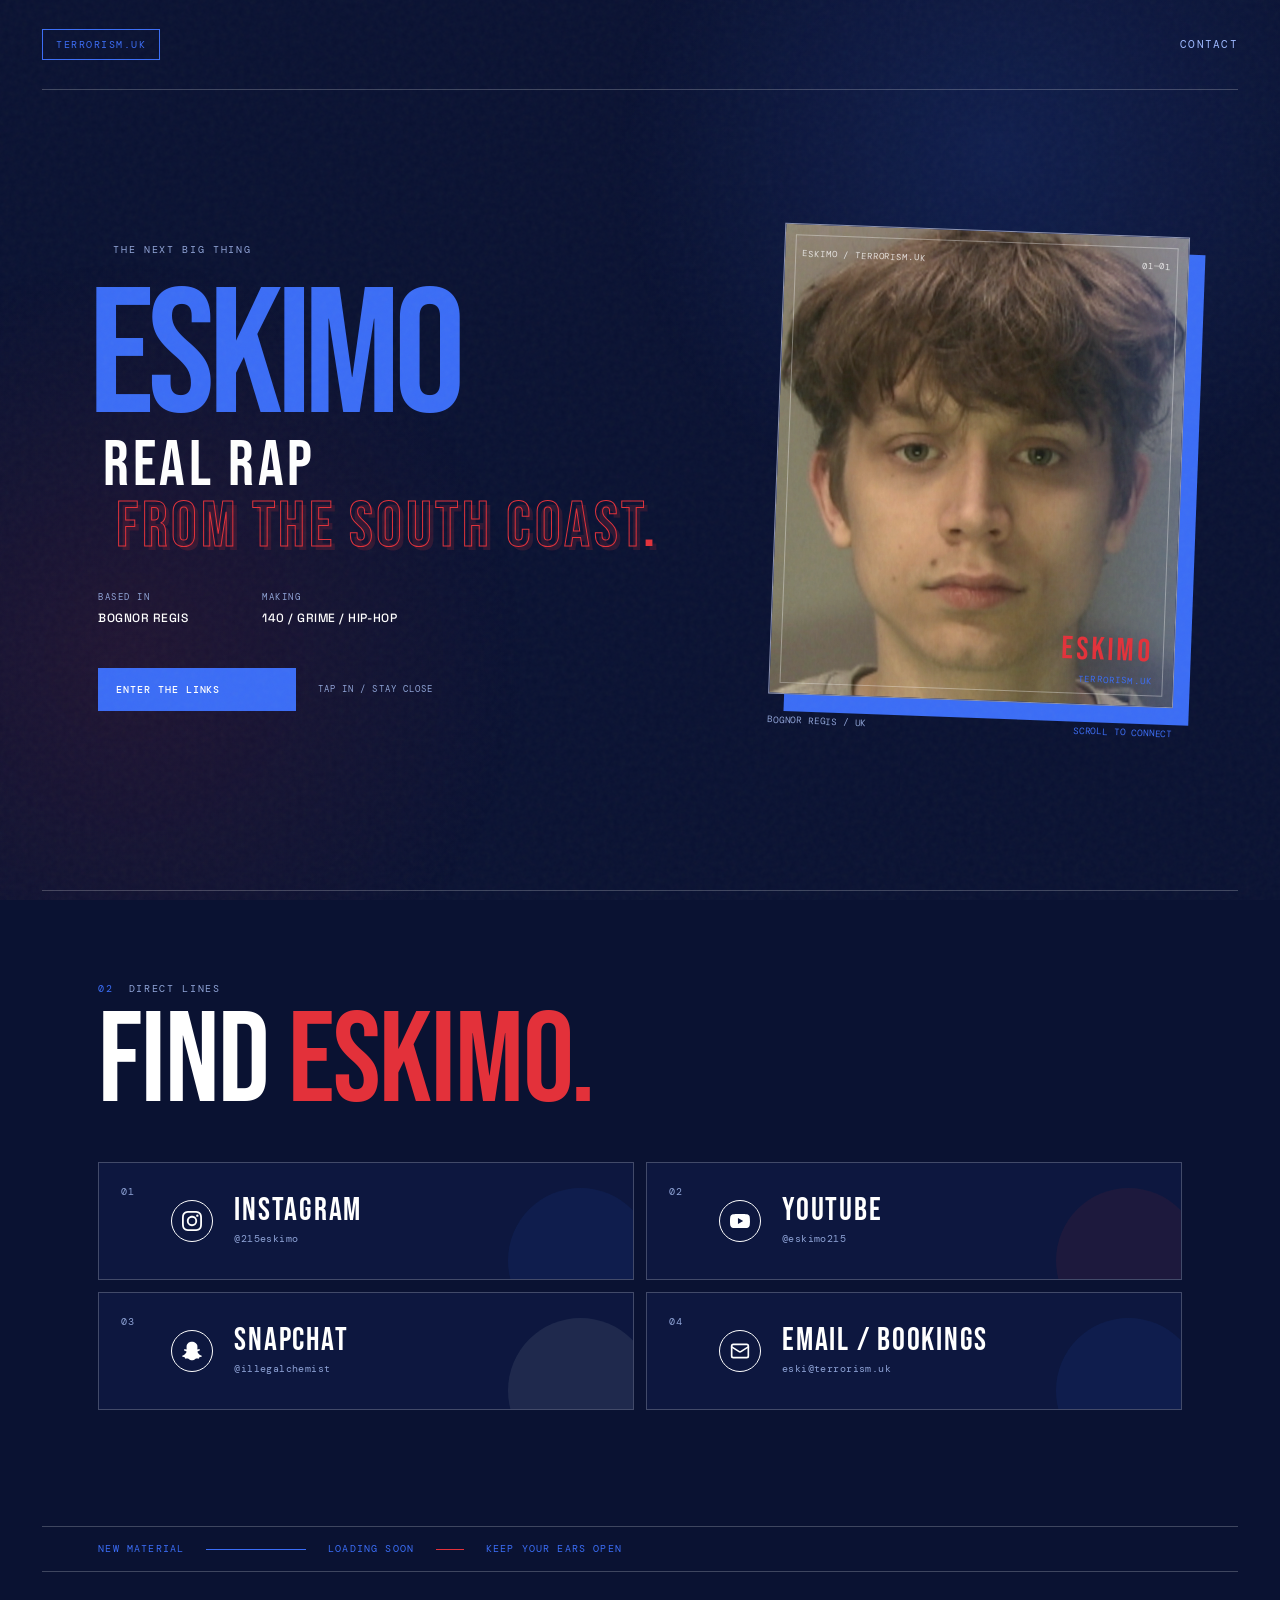
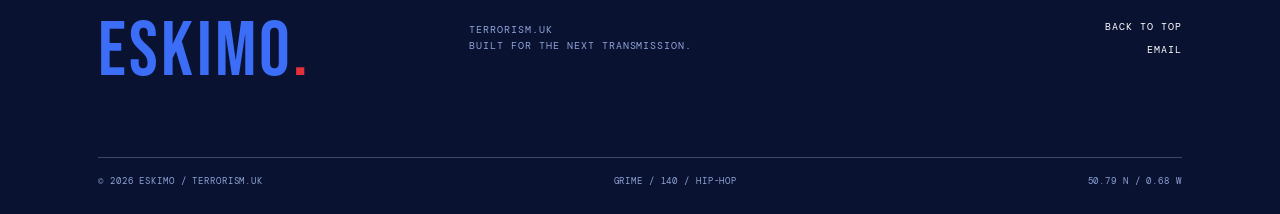
==== index.html @ 1711dead "23213" ====
<!doctype html>
<html lang="en">
  <head>
    <meta charset="UTF-8" />
    <meta name="viewport" content="width=device-width, initial-scale=1.0, viewport-fit=cover" />
    <meta name="theme-color" content="#0a1232" />
    <meta
      name="description"
      content="Eskimo is a rapper from Bognor Regis making grime, 140 and hip-hop. Official home of terrorism.uk."
    />
    <title>Eskimo / terrorism.uk</title>
    <link rel="preconnect" href="https://fonts.googleapis.com" />
    <link rel="preconnect" href="https://fonts.gstatic.com" crossorigin />
    <link
      href="https://fonts.googleapis.com/css2?family=Bebas+Neue&family=DM+Mono:wght@400;500&family=Space+Grotesk:wght@400;500;600;700&display=swap"
      rel="stylesheet"
    />
    <link rel="stylesheet" href="styles.css" />
    <script src="script.js" defer></script>
  </head>
  <body>
    <div class="grain" aria-hidden="true"></div>
    <div class="site-shell">
      <header class="site-header">
        <a class="brand" href="#top" aria-label="Eskimo home">
          <span class="brand-mark">terrorism.uk</span>
        </a>

        <div class="header-status" aria-label="Location and status">
        </div>

        <a class="header-contact" href="mailto:eski@terrorism.uk">
          <span>Contact</span>
        </a>
      </header>

      <main id="top">
        <section class="hero" aria-labelledby="hero-title">
          <div class="hero-copy">
            <p class="eyebrow"><span></span> the next big thing</p>

            <h1 id="hero-title">
              <span class="hero-title-name">Eskimo</span>
              <span class="hero-title-location">REAL RAP</span>
              <span class="hero-title-frequency">FROM THE SOUTH COAST<span>.</span></span>
            </h1>


            <div class="hero-details" aria-label="Artist details">
              <div>
                <span class="detail-label">Based in</span>
                <strong>Bognor Regis</strong>
              </div>
              <div>
                <span class="detail-label">Making</span>
                <strong>140 / grime / hip-hop</strong>
              </div>
            </div>

            <div class="hero-actions">
              <a class="primary-link" href="#links">
                <span>Enter the links</span>
              </a>
              <span class="action-note">Tap in / stay close</span>
            </div>
          </div>

          <div class="portrait-wrap">
            <div class="portrait-frame">
              <div class="portrait-meta portrait-meta-top">
                <span>Eskimo / terrorism.uk</span>
                <span>01—01</span>
              </div>


              <img
                class="portrait-image"
                src="assets/eskimo-profile.png"
                alt="Eskimo, rapper from Bognor Regis"
              />

              <div class="portrait-stamp" aria-hidden="true">
                <span>ESKIMO</span>
                <span>terrorism.uk</span>
              </div>
            </div>

            <div class="portrait-caption">
              <span>Bognor Regis / UK</span>
              <span>Scroll to connect</span>
            </div>
          </div>
        </section>

        <section class="links-section" id="links" aria-labelledby="links-title">
          <div class="section-heading">
            <div>
              <p class="eyebrow"><span>02</span> Direct lines</p>
              <h2 id="links-title">Find <em>Eskimo.</em></h2>
            </div>
          </div>

          <div class="link-list">
            <a
              class="link-card instagram-card"
              href="https://www.instagram.com/215eskimo/"
              target="_blank"
              rel="noreferrer"
            >
              <span class="link-number">01</span>
              <span class="platform-icon" aria-hidden="true">
                <svg viewBox="0 0 24 24" xmlns="http://www.w3.org/2000/svg" fill="currentColor">
                  <path d="M7.0301.084c-1.2768.0602-2.1487.264-2.911.5634-.7888.3075-1.4575.72-2.1228 1.3877-.6652.6677-1.075 1.3368-1.3802 2.127-.2954.7638-.4956 1.6365-.552 2.914-.0564 1.2775-.0689 1.6882-.0626 4.947.0062 3.2586.0206 3.6671.0825 4.9473.061 1.2765.264 2.1482.5635 2.9107.308.7889.72 1.4573 1.388 2.1228.6679.6655 1.3365 1.0743 2.1285 1.38.7632.295 1.6361.4961 2.9134.552 1.2773.056 1.6884.069 4.9462.0627 3.2578-.0062 3.668-.0207 4.9478-.0814 1.28-.0607 2.147-.2652 2.9098-.5633.7889-.3086 1.4578-.72 2.1228-1.3881.665-.6682 1.0745-1.3378 1.3795-2.1284.2957-.7632.4966-1.636.552-2.9124.056-1.2809.0692-1.6898.063-4.948-.0063-3.2583-.021-3.6668-.0817-4.9465-.0607-1.2797-.264-2.1487-.5633-2.9117-.3084-.7889-.72-1.4568-1.3876-2.1228C21.2982 1.33 20.628.9208 19.8378.6165 19.074.321 18.2017.1197 16.9244.0645 15.6471.0093 15.236-.005 11.977.0014 8.718.0076 8.31.0215 7.0301.0839m.1402 21.6932c-1.17-.0509-1.8053-.2453-2.2287-.408-.5606-.216-.96-.4771-1.3819-.895-.422-.4178-.6811-.8186-.9-1.378-.1644-.4234-.3624-1.058-.4171-2.228-.0595-1.2645-.072-1.6442-.079-4.848-.007-3.2037.0053-3.583.0607-4.848.05-1.169.2456-1.805.408-2.2282.216-.5613.4762-.96.895-1.3816.4188-.4217.8184-.6814 1.3783-.9003.423-.1651 1.0575-.3614 2.227-.4171 1.2655-.06 1.6447-.072 4.848-.079 3.2033-.007 3.5835.005 4.8495.0608 1.169.0508 1.8053.2445 2.228.408.5608.216.96.4754 1.3816.895.4217.4194.6816.8176.9005 1.3787.1653.4217.3617 1.056.4169 2.2263.0602 1.2655.0739 1.645.0796 4.848.0058 3.203-.0055 3.5834-.061 4.848-.051 1.17-.245 1.8055-.408 2.2294-.216.5604-.4763.96-.8954 1.3814-.419.4215-.8181.6811-1.3783.9-.4224.1649-1.0577.3617-2.2262.4174-1.2656.0595-1.6448.072-4.8493.079-3.2045.007-3.5825-.006-4.848-.0608M16.953 5.5864A1.44 1.44 0 1 0 18.39 4.144a1.44 1.44 0 0 0-1.437 1.4424M5.8385 12.012c.0067 3.4032 2.7706 6.1557 6.173 6.1493 3.4026-.0065 6.157-2.7701 6.1506-6.1733-.0065-3.4032-2.771-6.1565-6.174-6.1498-3.403.0067-6.156 2.771-6.1496 6.1738M8 12.0077a4 4 0 1 1 4.008 3.9921A3.9996 3.9996 0 0 1 8 12.0077"/>
                </svg>
              </span>
              <span class="link-card-copy">
                <span class="link-platform">Instagram</span>
                <span class="link-handle">@215eskimo</span>
              </span>
            </a>

            <a
              class="link-card youtube-card"
              href="https://www.youtube.com/@eskimo215"
              target="_blank"
              rel="noreferrer"
            >
              <span class="link-number">02</span>
              <span class="platform-icon" aria-hidden="true">
                <svg viewBox="0 0 24 24" xmlns="http://www.w3.org/2000/svg" fill="currentColor">
                  <path d="M23.498 6.186a3.016 3.016 0 0 0-2.122-2.136C19.505 3.545 12 3.545 12 3.545s-7.505 0-9.377.505A3.017 3.017 0 0 0 .502 6.186C0 8.07 0 12 0 12s0 3.93.502 5.814a3.016 3.016 0 0 0 2.122 2.136c1.871.505 9.376.505 9.376.505s7.505 0 9.377-.505a3.015 3.015 0 0 0 2.122-2.136C24 15.93 24 12 24 12s0-3.93-.502-5.814zM9.545 15.568V8.432L15.818 12l-6.273 3.568z"/>
                </svg>
              </span>
              <span class="link-card-copy">
                <span class="link-platform">YouTube</span>
                <span class="link-handle">@eskimo215</span>
              </span>
            </a>

            <a
              class="link-card snapchat-card"
              href="https://www.snapchat.com/add/illegalchemist"
              target="_blank"
              rel="noreferrer"
            >
              <span class="link-number">03</span>
              <span class="platform-icon" aria-hidden="true">
                <svg viewBox="0 0 24 24" xmlns="http://www.w3.org/2000/svg" fill="currentColor">
                  <path d="M12.206.793c.99 0 4.347.276 5.93 3.821.529 1.193.403 3.219.299 4.847l-.003.06c-.012.18-.022.345-.03.51.075.045.203.09.401.09.3-.016.659-.12 1.033-.301.165-.088.344-.104.464-.104.182 0 .359.029.509.09.45.149.734.479.734.838.015.449-.39.839-1.213 1.168-.089.029-.209.075-.344.119-.45.135-1.139.36-1.333.81-.09.224-.061.524.12.868l.015.015c.06.136 1.526 3.475 4.791 4.014.255.044.435.27.42.509 0 .075-.015.149-.045.225-.24.569-1.273.988-3.146 1.271-.059.091-.12.375-.164.57-.029.179-.074.36-.134.553-.076.271-.27.405-.555.405h-.03c-.135 0-.313-.031-.538-.074-.36-.075-.765-.135-1.273-.135-.3 0-.599.015-.913.074-.6.104-1.123.464-1.723.884-.853.599-1.826 1.288-3.294 1.288-.06 0-.119-.015-.18-.015h-.149c-1.468 0-2.427-.675-3.279-1.288-.599-.42-1.107-.779-1.707-.884-.314-.045-.629-.074-.928-.074-.54 0-.958.089-1.272.149-.211.043-.391.074-.54.074-.374 0-.523-.224-.583-.42-.061-.192-.09-.389-.135-.567-.046-.181-.105-.494-.166-.57-1.918-.222-2.95-.642-3.189-1.226-.031-.063-.052-.15-.055-.225-.015-.243.165-.465.42-.509 3.264-.54 4.73-3.879 4.791-4.02l.016-.029c.18-.345.224-.645.119-.869-.195-.434-.884-.658-1.332-.809-.121-.029-.24-.074-.346-.119-1.107-.435-1.257-.93-1.197-1.273.09-.479.674-.793 1.168-.793.146 0 .27.029.383.074.42.194.789.3 1.104.3.234 0 .384-.06.465-.105l-.046-.569c-.098-1.626-.225-3.651.307-4.837C7.392 1.077 10.739.807 11.727.807l.419-.015h.06z"/>
                </svg>
              </span>
              <span class="link-card-copy">
                <span class="link-platform">Snapchat</span>
                <span class="link-handle">@illegalchemist</span>
              </span>
            </a>

            <a class="link-card email-card" href="mailto:eski@terrorism.uk">
              <span class="link-number">04</span>
              <span class="platform-icon" aria-hidden="true">
                <svg viewBox="0 0 24 24" xmlns="http://www.w3.org/2000/svg" fill="none" stroke="currentColor" stroke-width="2" stroke-linecap="round" stroke-linejoin="round">
                  <rect x="2" y="4" width="20" height="16" rx="2"/>
                  <path d="m22 7-8.97 5.7a1.94 1.94 0 0 1-2.06 0L2 7"/>
                </svg>
              </span>
              <span class="link-card-copy">
                <span class="link-platform">Email / bookings</span>
                <span class="link-handle">eski@terrorism.uk</span>
              </span>
            </a>
          </div>
        </section>

        <section class="signal-strip" aria-label="Coming soon message">
          <span>New material</span>
          <span class="signal-strip-line"></span>
          <span>Loading soon</span>
          <span class="signal-strip-line signal-strip-line-short"></span>
          <span>Keep your ears open</span>
        </section>
      </main>

      <footer class="site-footer">
        <div class="footer-main">
          <span class="footer-logo">ESKIMO<span>.</span></span>
          <p>terrorism.uk<br />Built for the next transmission.</p>
          <div class="footer-actions">
            <a href="#top">Back to top</a>
            <a href="mailto:eski@terrorism.uk">Email</a>
          </div>
        </div>
        <div class="footer-bottom">
          <span>&copy; <span id="year">2026</span> Eskimo / terrorism.uk</span>
          <span>Grime / 140 / hip-hop</span>
          <span>50.79 N / 0.68 W</span>
        </div>
      </footer>
    </div>
  </body>
</html>
---- styles.css ----
:root {
  --ink: #0a1232;
  --ink-soft: #0f1a45;
  --paper: #ffffff;
  --muted: #8fa3d6;
  --acid: #3b6df6;
  --coral: #e3313a;
  --line: rgba(255, 255, 255, 0.22);
  --display: "Bebas Neue", Impact, "Arial Narrow", sans-serif;
  --body: "Space Grotesk", Arial, sans-serif;
  --mono: "DM Mono", "Courier New", monospace;
}

* {
  box-sizing: border-box;
}

html {
  scroll-behavior: smooth;
}

body {
  margin: 0;
  overflow-x: hidden;
  background: var(--ink);
  color: var(--paper);
  font-family: var(--body);
  -webkit-font-smoothing: antialiased;
  -webkit-text-size-adjust: 100%;
  text-size-adjust: 100%;
}

body::before,
body::after {
  position: fixed;
  z-index: -2;
  display: block;
  content: "";
  pointer-events: none;
}

body::before {
  inset: 0;
  background:
    radial-gradient(circle at 78% 17%, rgba(59, 109, 246, 0.14), transparent 24rem),
    radial-gradient(circle at 10% 73%, rgba(227, 49, 58, 0.1), transparent 25rem);
}

body::after {
  inset: 0;
  z-index: 5;
  opacity: 0.06;
  background-image: url("data:image/svg+xml,%3Csvg viewBox='0 0 180 180' xmlns='http://www.w3.org/2000/svg'%3E%3Cfilter id='n'%3E%3CfeTurbulence type='fractalNoise' baseFrequency='.85' numOctaves='4' stitchTiles='stitch'/%3E%3C/filter%3E%3Crect width='100%25' height='100%25' filter='url(%23n)' opacity='.65'/%3E%3C/svg%3E");
  pointer-events: none;
}

a {
  color: inherit;
  text-decoration: none;
}

button,
a {
  -webkit-tap-highlight-color: transparent;
  touch-action: manipulation;
}

::selection {
  background: var(--acid);
  color: var(--ink);
}

.site-shell {
  width: min(100%, 1440px);
  margin: 0 auto;
  padding: 0 42px;
}

.site-header {
  display: grid;
  grid-template-columns: 1fr auto 1fr;
  align-items: center;
  min-height: 90px;
  border-bottom: 1px solid var(--line);
  font-family: var(--mono);
  font-size: 0.66rem;
  letter-spacing: 0.12em;
  text-transform: uppercase;
}

.brand {
  display: inline-flex;
  align-items: center;
  gap: 12px;
  justify-self: start;
  width: max-content;
}

.brand-mark {
  display: inline-flex;
  align-items: center;
  justify-content: center;
  width: max-content;
  min-width: 31px;
  height: 31px;
  padding: 0 13px;
  border: 1px solid var(--acid);
  color: var(--acid);
  font-family: var(--mono);
  font-size: 0.6rem;
  letter-spacing: 0.16em;
  line-height: 1;
}

.header-status {
  display: flex;
  align-items: center;
  gap: 9px;
  color: var(--muted);
}

.status-dot {
  width: 7px;
  height: 7px;
  border-radius: 50%;
  background: var(--acid);
  box-shadow: 0 0 0 4px rgba(59, 109, 246, 0.35);
}

.header-contact {
  display: inline-flex;
  align-items: center;
  gap: 12px;
  justify-self: end;
  color: #9db8ff;
  transition: color 180ms ease;
}

.header-contact:hover,
.header-contact:focus-visible {
  color: var(--paper);
}

.hero {
  display: grid;
  grid-template-columns: minmax(0, 1fr) minmax(350px, 0.72fr);
  gap: clamp(48px, 9vw, 144px);
  align-items: center;
  min-height: min(800px, calc(100vh - 90px));
  padding: 92px 4.4vw 108px;
}

.hero-copy {
  position: relative;
  z-index: 1;
  padding-bottom: 9px;
}

.eyebrow {
  display: flex;
  align-items: center;
  gap: 15px;
  margin: 0 0 26px;
  color: var(--muted);
  font-family: var(--mono);
  font-size: 0.65rem;
  letter-spacing: 0.16em;
  line-height: 1.2;
  text-transform: uppercase;
}

.eyebrow span {
  color: var(--acid);
}

h1,
h2,
p {
  margin-top: 0;
}

h1 {
  display: flex;
  flex-direction: column;
  margin-bottom: 33px;
  font-family: var(--display);
  font-weight: 400;
  line-height: 0.77;
  text-transform: uppercase;
}

.hero-title-name {
  margin-left: -0.05em;
  color: var(--acid);
  font-size: clamp(5.4rem, 14vw, 13.2rem);
  letter-spacing: -0.035em;
  line-height: 0.85;
}

.hero-title-location,
.hero-title-frequency {
  position: relative;
  width: max-content;
  margin-left: 0.08em;
  font-size: clamp(2.35rem, 5vw, 4.9rem);
  letter-spacing: 0.055em;
  line-height: 0.96;
}

.hero-title-frequency {
  margin-left: 0.28em;
}

.hero-title-location {
  color: var(--paper);
}

.hero-title-frequency {
  color: transparent;
  -webkit-text-stroke: 1px var(--coral);
  text-shadow: 4px 4px 0 rgba(227, 49, 58, 0.16);
}

.hero-title-frequency span {
  color: var(--coral);
  -webkit-text-stroke: 0;
}

.hero-intro {
  max-width: 375px;
  margin-bottom: 35px;
  color: var(--paper);
  font-size: clamp(0.98rem, 1.45vw, 1.15rem);
  line-height: 1.55;
}

.hero-details {
  display: grid;
  grid-template-columns: repeat(2, minmax(130px, max-content));
  gap: 34px;
  margin-bottom: 42px;
}

.hero-details > div {
  display: flex;
  flex-direction: column;
  gap: 8px;
}

.detail-label {
  color: var(--muted);
  font-family: var(--mono);
  font-size: 0.58rem;
  letter-spacing: 0.16em;
  text-transform: uppercase;
}

.hero-details strong {
  max-width: 180px;
  color: var(--paper);
  font-size: 0.75rem;
  font-weight: 500;
  letter-spacing: 0.04em;
  line-height: 1.25;
  text-transform: uppercase;
}

.hero-actions {
  display: flex;
  align-items: center;
  gap: 22px;
}

.primary-link {
  display: inline-flex;
  align-items: center;
  justify-content: space-between;
  gap: 27px;
  min-width: 198px;
  padding: 15px 15px 15px 18px;
  background: var(--acid);
  color: var(--paper);
  font-family: var(--mono);
  font-size: 0.65rem;
  font-weight: 500;
  letter-spacing: 0.09em;
  text-transform: uppercase;
  transition: background 180ms ease, transform 180ms ease, color 180ms ease;
}

.primary-link:hover,
.primary-link:focus-visible {
  background: var(--paper);
  color: var(--ink);
  transform: translate(3px, -3px);
}

.action-note {
  color: var(--muted);
  font-family: var(--mono);
  font-size: 0.58rem;
  letter-spacing: 0.11em;
  text-transform: uppercase;
}

.portrait-wrap {
  width: min(100%, 480px);
  justify-self: end;
  transform: rotate(2.1deg);
}

.portrait-frame {
  position: relative;
  aspect-ratio: 0.86;
  overflow: hidden;
  border: 1px solid rgba(255, 255, 255, 0.5);
  background: #1b2860;
  box-shadow: 16px 17px 0 var(--acid);
  isolation: isolate;
}

.portrait-frame::before,
.portrait-frame::after {
  position: absolute;
  z-index: 3;
  content: "";
  pointer-events: none;
}

.portrait-frame::before {
  inset: 10px;
  border: 1px solid rgba(255, 255, 255, 0.35);
}

.portrait-frame::after {
  top: 0;
  right: 0;
  width: 35%;
  height: 100%;
  background: linear-gradient(90deg, transparent, rgba(59, 109, 246, 0.3));
  mix-blend-mode: screen;
}

.portrait-meta {
  position: absolute;
  z-index: 4;
  display: flex;
  justify-content: space-between;
  width: calc(100% - 34px);
  color: rgba(255, 255, 255, 0.78);
  font-family: var(--mono);
  font-size: 0.55rem;
  letter-spacing: 0.1em;
  text-transform: uppercase;
}

.portrait-meta-top {
  top: 23px;
  left: 17px;
}

.portrait-fallback,
.portrait-image {
  position: absolute;
  inset: 0;
  width: 100%;
  height: 100%;
}

.portrait-fallback {
  overflow: hidden;
  background:
    radial-gradient(ellipse at 46% 38%, rgba(255, 255, 255, 0.85) 0 19%, transparent 19.4%),
    radial-gradient(ellipse at 47% 37%, rgba(100, 118, 200, 0.7) 0 30%, transparent 30.4%),
    linear-gradient(118deg, #4a5ba0 0%, #2a3970 42%, #0f1a45 100%);
  transition: opacity 300ms ease;
}

.portrait-fallback::before {
  position: absolute;
  top: 16%;
  left: 17%;
  width: 66%;
  height: 74%;
  border: 1px solid rgba(255, 255, 255, 0.3);
  border-radius: 49% 49% 44% 44%;
  box-shadow: 0 0 0 30px rgba(255, 255, 255, 0.06), 0 0 0 58px rgba(255, 255, 255, 0.05);
  content: "";
  transform: rotate(-7deg);
}

.portrait-fallback::after {
  position: absolute;
  right: -9%;
  bottom: -4%;
  width: 78%;
  height: 33%;
  border-radius: 50% 50% 0 0;
  background: rgba(10, 18, 50, 0.8);
  content: "";
  transform: rotate(-3deg);
}

.fallback-mark {
  position: absolute;
  top: 20%;
  left: 23%;
  z-index: 1;
  color: rgba(143, 163, 214, 0.9);
  font-family: var(--display);
  font-size: clamp(13rem, 22vw, 20rem);
  line-height: 0.7;
  mix-blend-mode: multiply;
  transform: rotate(-7deg);
}

.fallback-cross {
  position: absolute;
  top: 49%;
  left: 8%;
  z-index: 2;
  width: 84%;
  height: 1px;
  background: var(--coral);
  box-shadow: 0 9px 0 rgba(227, 49, 58, 0.45);
}

.fallback-caption {
  position: absolute;
  bottom: 13%;
  left: 17px;
  z-index: 4;
  color: var(--paper);
  font-family: var(--mono);
  font-size: 0.6rem;
  letter-spacing: 0.12em;
  line-height: 1.65;
  text-transform: uppercase;
}

.portrait-image {
  z-index: 2;
  object-fit: cover;
  opacity: 0;
  filter: saturate(0.72) contrast(1.06);
  transition: opacity 350ms ease;
}

.portrait-frame.photo-ready .portrait-image {
  opacity: 1;
}

.portrait-frame.photo-ready .portrait-fallback {
  opacity: 0;
}

.portrait-stamp {
  position: absolute;
  right: 21px;
  bottom: 20px;
  z-index: 4;
  display: flex;
  flex-direction: column;
  align-items: flex-end;
  gap: 4px;
  color: var(--acid);
  font-family: var(--mono);
  font-size: 0.56rem;
  letter-spacing: 0.13em;
  line-height: 1.2;
  text-align: right;
  text-transform: uppercase;
}

.portrait-stamp span:first-child {
  color: var(--coral);
  font-family: var(--display);
  font-size: 2rem;
  letter-spacing: 0.1em;
}

.portrait-caption {
  display: flex;
  justify-content: space-between;
  gap: 15px;
  padding-top: 20px;
  color: var(--muted);
  font-family: var(--mono);
  font-size: 0.58rem;
  letter-spacing: 0.09em;
  line-height: 1.45;
  text-transform: uppercase;
}

.portrait-caption span:last-child {
  color: var(--acid);
  text-align: right;
}

.links-section {
  padding: 92px 4.4vw 116px;
  border-top: 1px solid var(--line);
}

.section-heading {
  display: flex;
  align-items: flex-end;
  justify-content: space-between;
  gap: 40px;
  margin-bottom: 49px;
}

.section-heading .eyebrow {
  margin-bottom: 18px;
}

h2 {
  margin-bottom: 0;
  color: var(--paper);
  font-family: var(--display);
  font-size: clamp(4.5rem, 10vw, 8.8rem);
  font-weight: 400;
  letter-spacing: -0.01em;
  line-height: 0.78;
  text-transform: uppercase;
}

h2 em {
  color: var(--coral);
  font-style: normal;
}

.section-intro {
  max-width: 240px;
  margin-bottom: 5px;
  color: var(--muted);
  font-size: 0.88rem;
  line-height: 1.55;
}

.link-list {
  display: grid;
  grid-template-columns: repeat(2, minmax(0, 1fr));
  gap: 12px;
}

.link-card {
  position: relative;
  display: grid;
  grid-template-columns: 32px 45px minmax(0, 1fr);
  align-items: center;
  min-height: 118px;
  gap: 18px;
  padding: 20px 22px;
  overflow: hidden;
  border: 1px solid var(--line);
  background: rgba(15, 26, 69, 0.7);
  transition: color 200ms ease, border-color 200ms ease, transform 200ms ease, background 200ms ease;
}

.link-card::after {
  position: absolute;
  right: -20px;
  bottom: -54px;
  width: 145px;
  height: 145px;
  border-radius: 50%;
  background: var(--card-accent, var(--acid));
  content: "";
  opacity: 0.08;
  transition: transform 300ms ease, opacity 300ms ease;
}

.link-card:hover,
.link-card:focus-visible {
  z-index: 1;
  border-color: var(--card-accent, var(--acid));
  background: var(--card-accent, var(--acid));
  color: var(--paper);
  transform: translateY(-4px);
}

.link-card:hover::after,
.link-card:focus-visible::after {
  opacity: 0.16;
  transform: scale(1.65);
}

.link-number {
  align-self: start;
  padding-top: 2px;
  color: var(--muted);
  font-family: var(--mono);
  font-size: 0.6rem;
  letter-spacing: 0.08em;
}

.link-card:hover .link-number,
.link-card:focus-visible .link-number {
  color: rgba(255, 255, 255, 0.75);
}

.platform-icon {
  position: relative;
  z-index: 1;
  display: grid;
  width: 42px;
  height: 42px;
  place-items: center;
  border: 1px solid currentColor;
  border-radius: 50%;
}

.platform-icon svg {
  display: block;
  width: 20px;
  height: 20px;
}

.link-card-copy {
  position: relative;
  z-index: 1;
  display: flex;
  flex-direction: column;
  gap: 6px;
  min-width: 0;
}

.link-platform {
  font-family: var(--display);
  font-size: 2rem;
  letter-spacing: 0.055em;
  line-height: 0.9;
  text-transform: uppercase;
}

.link-handle {
  overflow: hidden;
  color: var(--muted);
  font-family: var(--mono);
  font-size: 0.64rem;
  letter-spacing: 0.04em;
  line-height: 1.3;
  text-overflow: ellipsis;
  white-space: nowrap;
}

.link-card:hover .link-handle,
.link-card:focus-visible .link-handle {
  color: rgba(255, 255, 255, 0.85);
}

.instagram-card {
  --card-accent: var(--acid);
}

.youtube-card {
  --card-accent: var(--coral);
}

.snapchat-card {
  --card-accent: #ffffff;
}

.snapchat-card:hover,
.snapchat-card:focus-visible {
  color: var(--ink);
}

.snapchat-card:hover .link-number,
.snapchat-card:focus-visible .link-number,
.snapchat-card:hover .link-handle,
.snapchat-card:focus-visible .link-handle {
  color: rgba(10, 18, 50, 0.65);
}

.email-card {
  --card-accent: #3b6df6;
}

.signal-strip {
  display: flex;
  align-items: center;
  gap: 22px;
  padding: 17px 4.4vw;
  border-top: 1px solid var(--line);
  border-bottom: 1px solid var(--line);
  color: var(--acid);
  font-family: var(--mono);
  font-size: 0.6rem;
  letter-spacing: 0.12em;
  line-height: 1;
  text-transform: uppercase;
}

.signal-strip-line {
  width: min(100px, 12vw);
  height: 1px;
  background: var(--acid);
}

.signal-strip-line-short {
  width: 28px;
  background: var(--coral);
}

.site-footer {
  padding: 50px 4.4vw 26px;
}

.footer-main {
  display: grid;
  grid-template-columns: 1fr 1fr 1fr;
  align-items: start;
  gap: 30px;
  padding-bottom: 74px;
}

.footer-logo {
  color: var(--acid);
  font-family: var(--display);
  font-size: clamp(3rem, 6vw, 5.3rem);
  letter-spacing: 0.04em;
  line-height: 0.8;
}

.footer-logo span {
  color: var(--coral);
}

.footer-main p {
  margin-bottom: 0;
  color: var(--muted);
  font-family: var(--mono);
  font-size: 0.6rem;
  letter-spacing: 0.1em;
  line-height: 1.7;
  text-transform: uppercase;
}

.footer-actions {
  display: flex;
  flex-direction: column;
  align-items: flex-end;
  gap: 13px;
  font-family: var(--mono);
  font-size: 0.6rem;
  letter-spacing: 0.1em;
  line-height: 1;
  text-transform: uppercase;
}

.footer-actions a {
  color: var(--paper);
  transition: color 180ms ease;
}

.footer-actions a:hover,
.footer-actions a:focus-visible {
  color: var(--acid);
}

.footer-bottom {
  display: flex;
  justify-content: space-between;
  gap: 20px;
  padding-top: 17px;
  border-top: 1px solid var(--line);
  color: var(--muted);
  font-family: var(--mono);
  font-size: 0.55rem;
  letter-spacing: 0.1em;
  line-height: 1.4;
  text-transform: uppercase;
}

:focus-visible {
  outline: 2px solid var(--acid);
  outline-offset: 5px;
}

@media (max-width: 900px) {
  .site-shell {
    padding: 0 24px;
  }

  .hero {
    grid-template-columns: minmax(0, 1fr) minmax(280px, 0.65fr);
    gap: 44px;
    padding-right: 2vw;
    padding-left: 2vw;
  }

  .hero-title-name {
    font-size: clamp(5rem, 13.5vw, 9.6rem);
  }

  .hero-title-location,
  .hero-title-frequency {
    font-size: clamp(2rem, 4.8vw, 3.8rem);
  }

  .links-section,
  .signal-strip,
  .site-footer {
    padding-right: 2vw;
    padding-left: 2vw;
  }
}

@media (max-width: 780px) {
  .site-shell {
    padding: 0 16px;
  }

  .site-header {
    grid-template-columns: 1fr auto;
    min-height: 74px;
  }

  .header-status {
    display: none;
  }

  .header-contact {
    font-size: 0.6rem;
  }

  .hero {
    display: flex;
    flex-direction: column;
    align-items: stretch;
    min-height: auto;
    gap: 56px;
    padding: 56px 0 92px;
  }

  .hero-copy {
    padding: 0;
  }

  .eyebrow {
    margin-bottom: 21px;
  }

  h1 {
    margin-bottom: 28px;
  }

  .hero-title-name {
    font-size: clamp(5.6rem, 22vw, 9.4rem);
  }

  .hero-title-location,
  .hero-title-frequency {
    margin-left: 0.04em;
    font-size: clamp(2.2rem, 11vw, 4.2rem);
  }

  .hero-intro {
    max-width: 320px;
    margin-bottom: 30px;
    font-size: 0.95rem;
  }

  .hero-details {
    grid-template-columns: repeat(2, minmax(120px, max-content));
    gap: 18px;
    margin-bottom: 36px;
  }

  .hero-details strong {
    max-width: 145px;
    font-size: 0.66rem;
  }

  .hero-actions {
    align-items: flex-start;
    flex-direction: column;
    gap: 16px;
  }

  .portrait-wrap {
    width: calc(100% - 15px);
    max-width: 430px;
    margin-right: 3px;
    margin-left: auto;
  }

  .portrait-frame {
    box-shadow: 11px 12px 0 var(--acid);
  }

  .links-section {
    padding-top: 70px;
    padding-bottom: 87px;
  }

  .section-heading {
    display: block;
    margin-bottom: 36px;
  }

  .section-heading .eyebrow {
    margin-bottom: 17px;
  }

  h2 {
    font-size: clamp(4.8rem, 20vw, 7rem);
  }

  .section-intro {
    max-width: 280px;
    margin: 26px 0 0;
    font-size: 0.8rem;
  }

  .link-list {
    grid-template-columns: 1fr;
    gap: 9px;
  }

  .link-card {
    grid-template-columns: 25px 44px minmax(0, 1fr);
    min-height: 116px;
    gap: 13px;
    padding: 16px 15px;
  }

  .link-platform {
    font-size: 1.8rem;
  }

  .link-handle {
    font-size: 0.58rem;
  }

  .signal-strip {
    flex-wrap: wrap;
    gap: 12px 15px;
    padding: 16px 0;
    font-size: 0.53rem;
  }

  .signal-strip-line {
    width: 33px;
  }

  .site-footer {
    padding: 42px 0 max(21px, env(safe-area-inset-bottom));
  }

  .footer-main {
    grid-template-columns: 1fr 1fr;
    gap: 34px 20px;
    padding-bottom: 57px;
  }

  .footer-logo {
    font-size: 4.2rem;
  }

  .footer-main p {
    grid-column: 1 / -1;
    grid-row: 2;
  }

  .footer-actions {
    grid-column: 2;
    grid-row: 1;
  }

  .footer-bottom {
    flex-wrap: wrap;
    justify-content: flex-start;
    gap: 7px 18px;
  }
}

@media (max-width: 380px) {
  .site-shell {
    padding: 0 12px;
  }

  .brand-mark {
    font-size: 0.52rem;
    letter-spacing: 0.13em;
    padding: 0 10px;
  }

  .hero {
    gap: 44px;
    padding-top: 44px;
    padding-bottom: 76px;
  }

  .hero-title-name {
    font-size: clamp(5rem, 26vw, 8rem);
  }

  .hero-details {
    grid-template-columns: repeat(2, minmax(105px, max-content));
    gap: 13px;
  }

  .hero-details strong {
    font-size: 0.62rem;
  }

  .primary-link {
    min-width: 100%;
  }

  .link-card {
    grid-template-columns: 20px 38px minmax(0, 1fr);
    gap: 9px;
    padding: 14px 12px;
  }

  .link-platform {
    font-size: 1.6rem;
  }

  .link-handle {
    font-size: 0.55rem;
  }
}

@media (prefers-reduced-motion: reduce) {
  html {
    scroll-behavior: auto;
  }

  *,
  *::before,
  *::after {
    transition-duration: 0.01ms !important;
  }
}
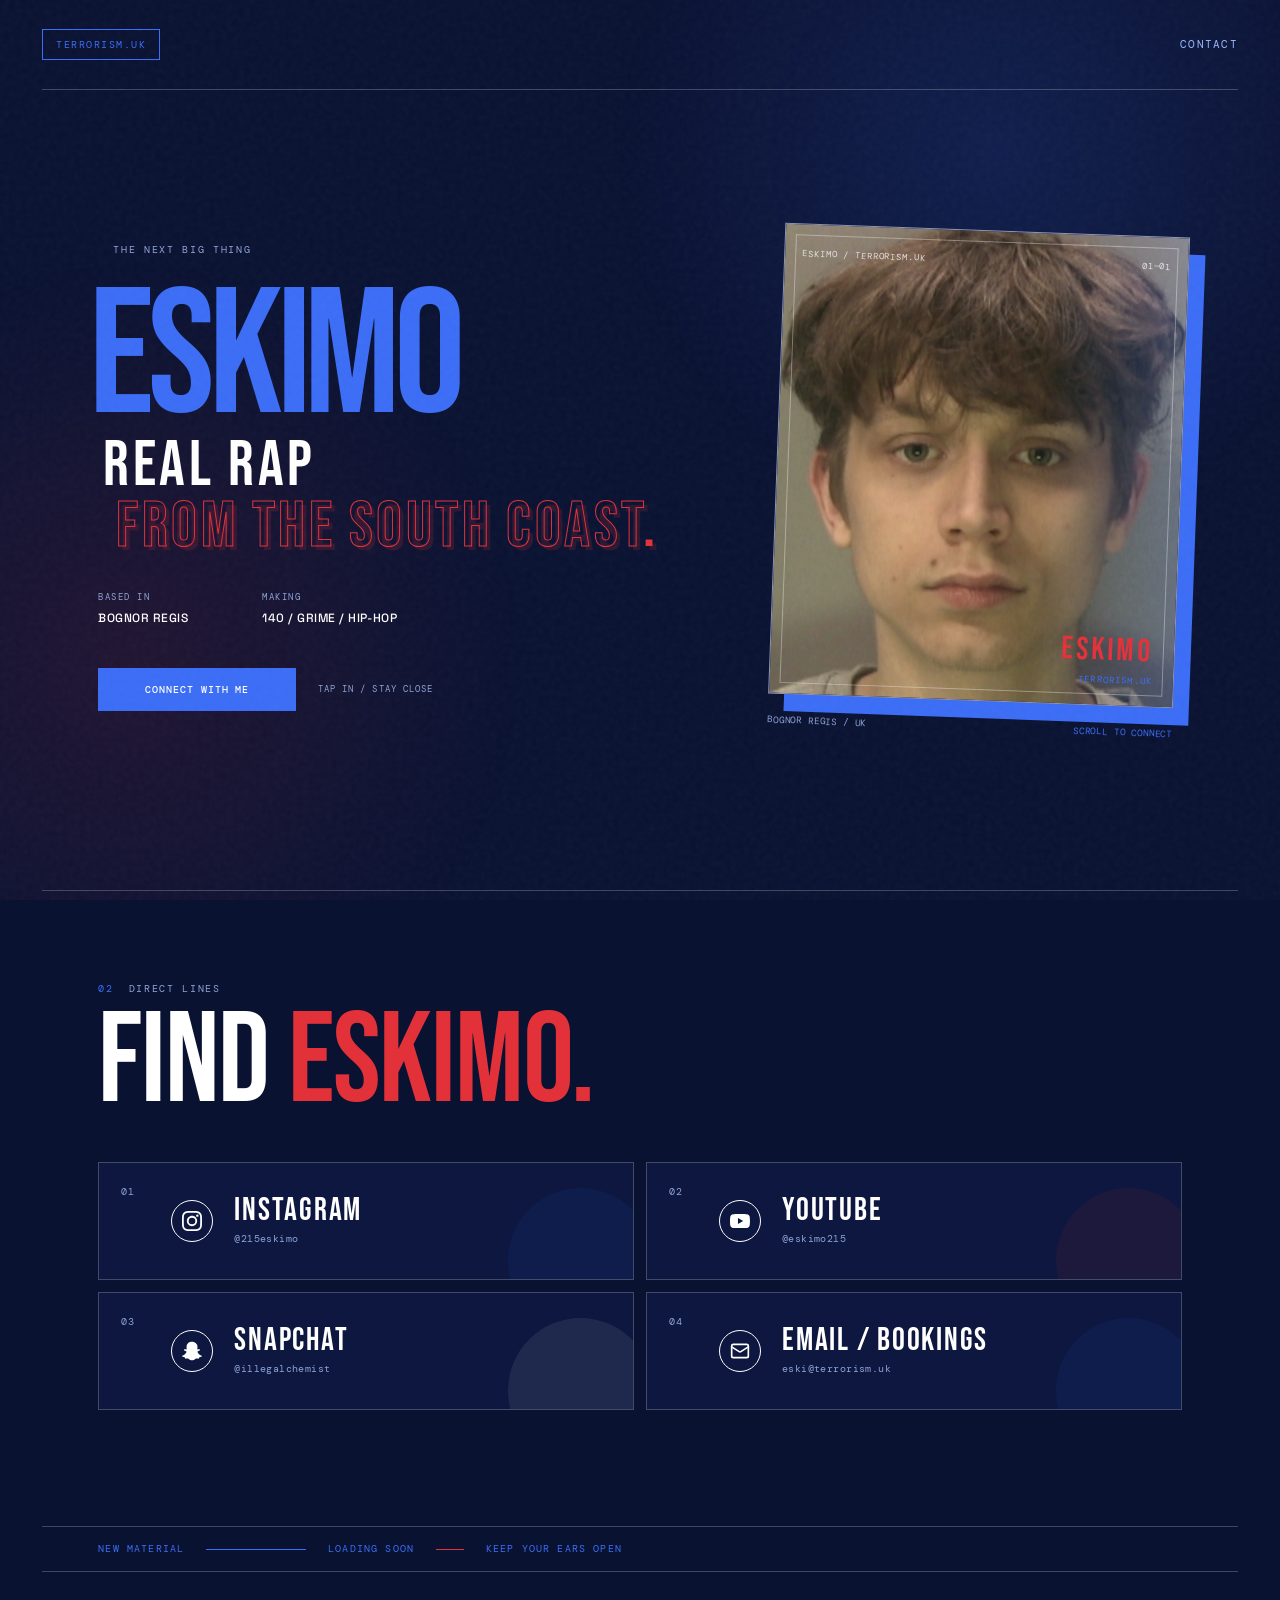
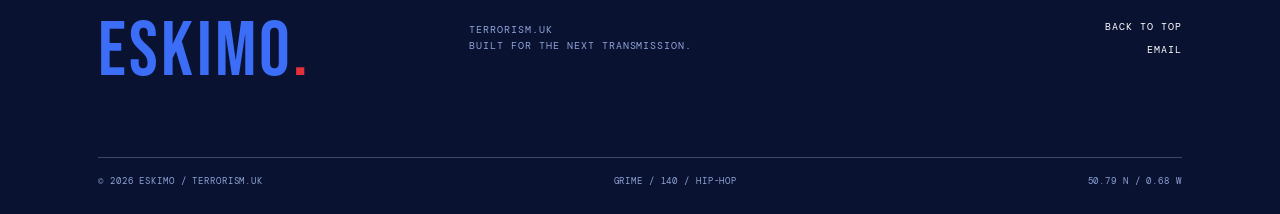
==== commit 7d33c825: "fix" ====
--- a/index.html
+++ b/index.html
@@ -59,7 +59,7 @@
 
             <div class="hero-actions">
               <a class="primary-link" href="#links">
-                <span>Enter the links</span>
+                <span>Connect with me</span>
               </a>
               <span class="action-note">Tap in / stay close</span>
             </div>
--- a/styles.css
+++ b/styles.css
@@ -274,16 +274,17 @@
 .primary-link {
   display: inline-flex;
   align-items: center;
-  justify-content: space-between;
+  justify-content: center;
   gap: 27px;
   min-width: 198px;
-  padding: 15px 15px 15px 18px;
+  padding: 15px 18px;
   background: var(--acid);
   color: var(--paper);
   font-family: var(--mono);
   font-size: 0.65rem;
   font-weight: 500;
   letter-spacing: 0.09em;
+  text-align: center;
   text-transform: uppercase;
   transition: background 180ms ease, transform 180ms ease, color 180ms ease;
 }
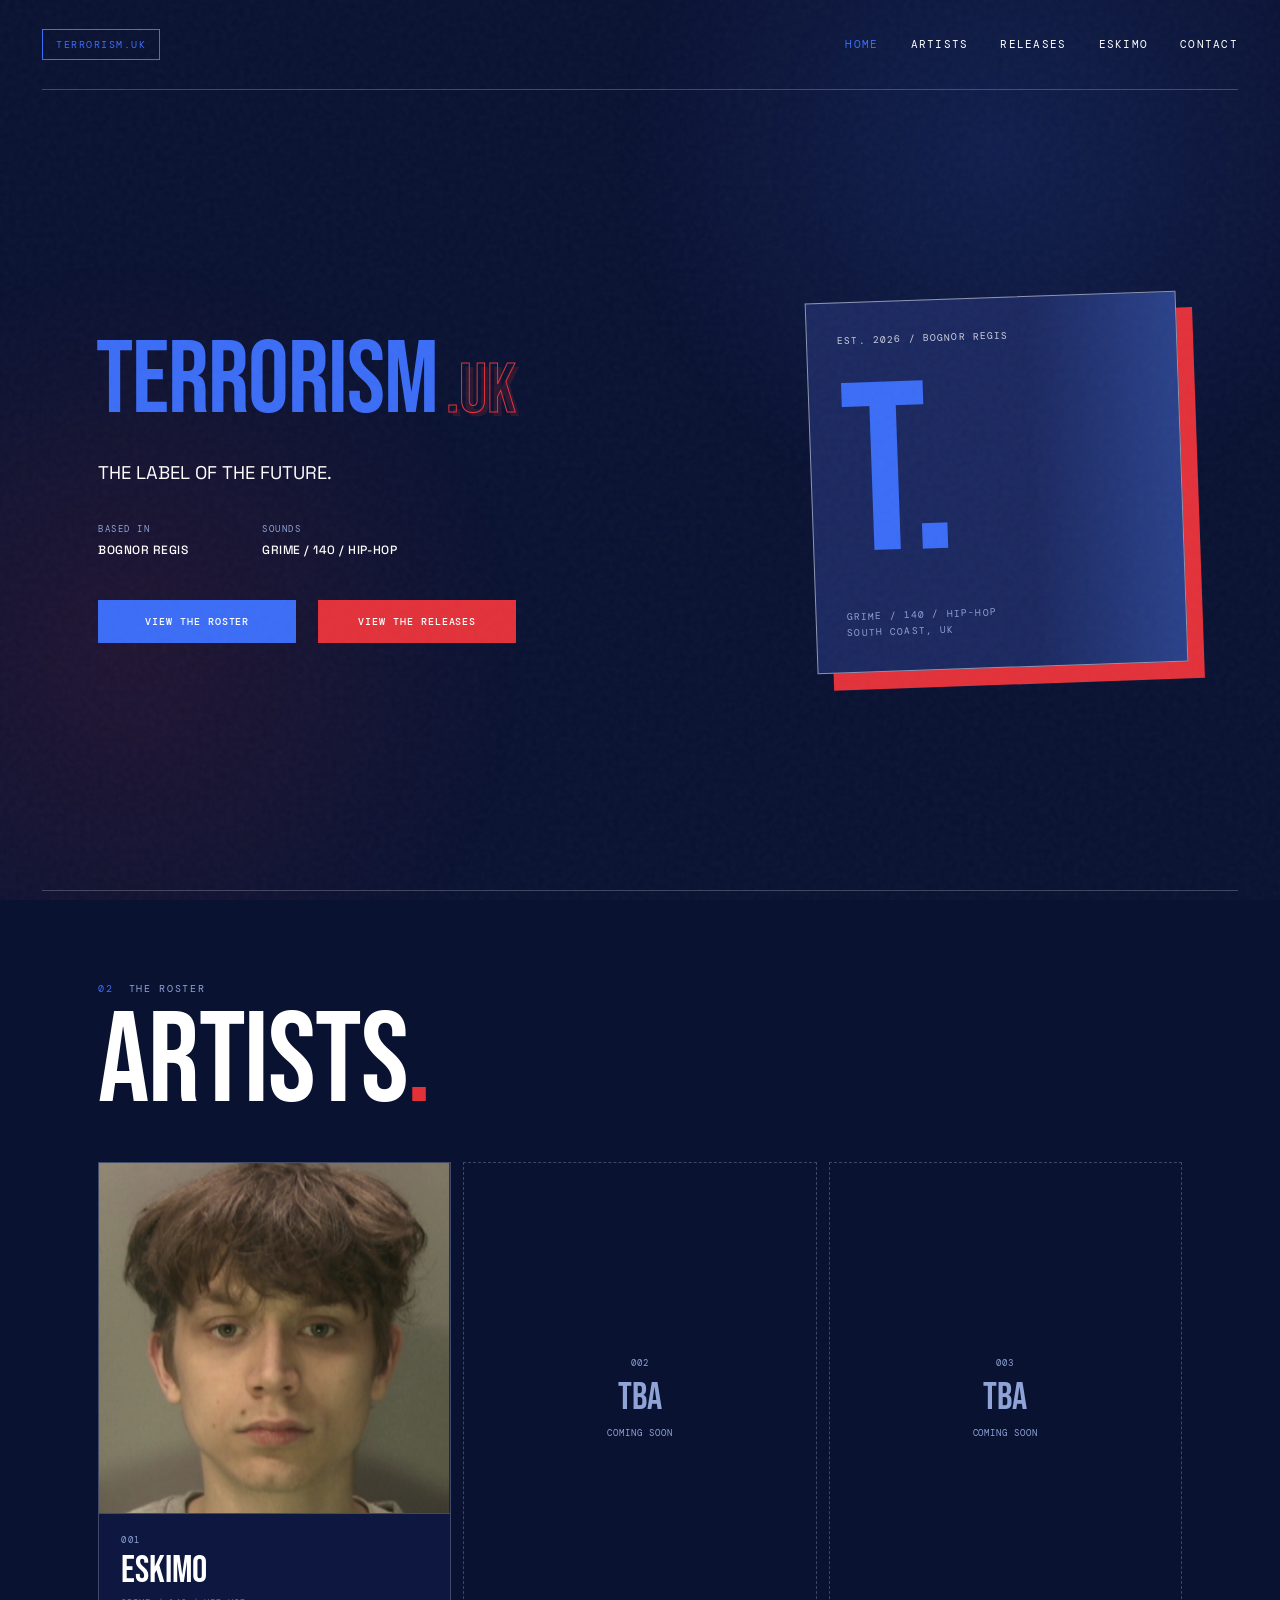
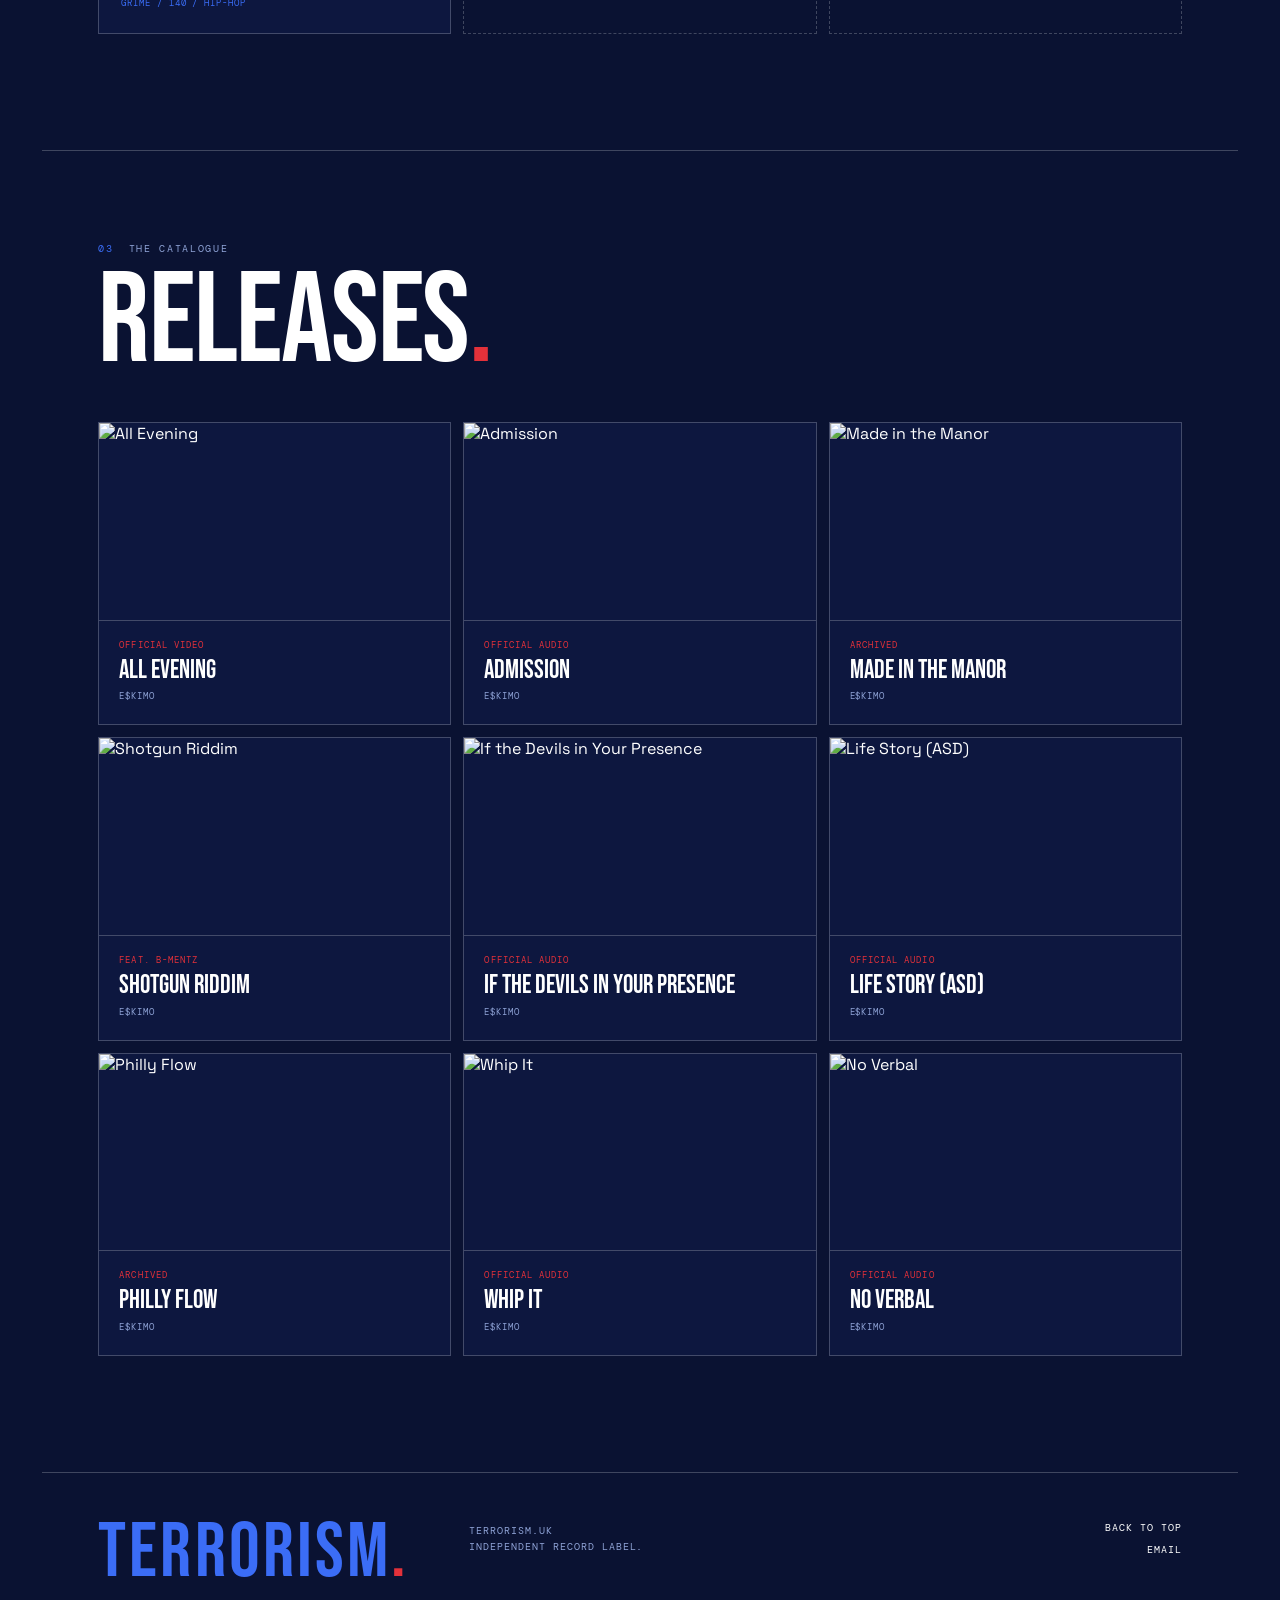
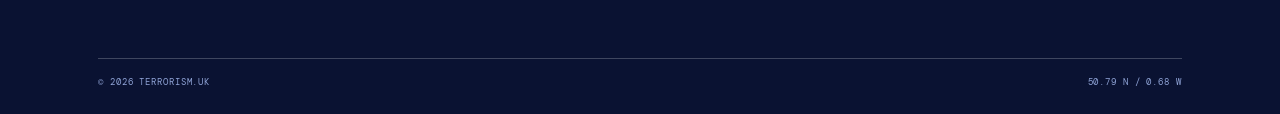
==== commit f3f1c42b: "REMADE THE WHOLE SITE LOL" ====
--- a/index.html
+++ b/index.html
@@ -6,9 +6,9 @@
     <meta name="theme-color" content="#0a1232" />
     <meta
       name="description"
-      content="Eskimo is a rapper from Bognor Regis making grime, 140 and hip-hop. Official home of terrorism.uk."
+      content="terrorism.uk is an independent record label from Bognor Regis, UK. Grime, 140 and hip-hop. Home of Eskimo."
     />
-    <title>Eskimo / terrorism.uk</title>
+    <title>terrorism.uk / Record label</title>
     <link rel="preconnect" href="https://fonts.googleapis.com" />
     <link rel="preconnect" href="https://fonts.gstatic.com" crossorigin />
     <link
@@ -21,177 +21,219 @@
   <body>
     <div class="grain" aria-hidden="true"></div>
     <div class="site-shell">
-      <header class="site-header">
-        <a class="brand" href="#top" aria-label="Eskimo home">
+      <header class="site-header navbar">
+        <a class="brand" href="#top" aria-label="terrorism.uk home">
           <span class="brand-mark">terrorism.uk</span>
         </a>
 
-        <div class="header-status" aria-label="Location and status">
-        </div>
-
-        <a class="header-contact" href="mailto:eski@terrorism.uk">
-          <span>Contact</span>
-        </a>
+        <nav class="navbar-links" aria-label="Primary">
+          <a href="#top" aria-current="page">Home</a>
+          <a href="#roster">Artists</a>
+          <a href="#releases">Releases</a>
+          <a href="eskimo/index.html">Eskimo</a>
+          <a href="mailto:eski@terrorism.uk">Contact</a>
+        </nav>
       </header>
 
       <main id="top">
-        <section class="hero" aria-labelledby="hero-title">
+        <section class="hero home-hero" aria-labelledby="hero-title">
           <div class="hero-copy">
-            <p class="eyebrow"><span></span> the next big thing</p>
+            <p class="eyebrow">
 
             <h1 id="hero-title">
-              <span class="hero-title-name">Eskimo</span>
-              <span class="hero-title-location">REAL RAP</span>
-              <span class="hero-title-frequency">FROM THE SOUTH COAST<span>.</span></span>
+              <span class="home-title-name">terrorism</span>
+              <span class="home-title-tld">.uk</span>
             </h1>
 
-
-            <div class="hero-details" aria-label="Artist details">
+            <p class="hero-intro">
+              THE LABEL OF THE FUTURE.
+            </p>
+
+            <div class="hero-details" aria-label="Label details">
               <div>
                 <span class="detail-label">Based in</span>
                 <strong>Bognor Regis</strong>
               </div>
               <div>
-                <span class="detail-label">Making</span>
-                <strong>140 / grime / hip-hop</strong>
+                <span class="detail-label">Sounds</span>
+                <strong>Grime / 140 / hip-hop</strong>
               </div>
             </div>
 
             <div class="hero-actions">
-              <a class="primary-link" href="#links">
-                <span>Connect with me</span>
+              <a class="primary-link" href="#roster">
+                <span>View the roster</span>
               </a>
-              <span class="action-note">Tap in / stay close</span>
-            </div>
-          </div>
-
-          <div class="portrait-wrap">
-            <div class="portrait-frame">
-              <div class="portrait-meta portrait-meta-top">
-                <span>Eskimo / terrorism.uk</span>
-                <span>01—01</span>
-              </div>
-
-
-              <img
-                class="portrait-image"
-                src="assets/eskimo-profile.png"
-                alt="Eskimo, rapper from Bognor Regis"
-              />
-
-              <div class="portrait-stamp" aria-hidden="true">
-                <span>ESKIMO</span>
-                <span>terrorism.uk</span>
-              </div>
-            </div>
-
-            <div class="portrait-caption">
-              <span>Bognor Regis / UK</span>
-              <span>Scroll to connect</span>
-            </div>
+              <a class="primary-link primary-link-red" href="#releases">
+                <span>View the releases</span>
+              </a>
+            </div>
+          </div>
+
+          <div class="label-plate" aria-hidden="true">
+            <span class="label-plate-top">Est. 2026 / Bognor Regis</span>
+            <span class="label-plate-mark">T.</span>
+            <span class="label-plate-bottom">Grime / 140 / Hip-hop<br />South coast, UK</span>
           </div>
         </section>
 
-        <section class="links-section" id="links" aria-labelledby="links-title">
+        <section class="roster-section" id="roster" aria-labelledby="roster-title">
           <div class="section-heading">
             <div>
-              <p class="eyebrow"><span>02</span> Direct lines</p>
-              <h2 id="links-title">Find <em>Eskimo.</em></h2>
-            </div>
-          </div>
-
-          <div class="link-list">
-            <a
-              class="link-card instagram-card"
-              href="https://www.instagram.com/215eskimo/"
-              target="_blank"
-              rel="noreferrer"
-            >
-              <span class="link-number">01</span>
-              <span class="platform-icon" aria-hidden="true">
-                <svg viewBox="0 0 24 24" xmlns="http://www.w3.org/2000/svg" fill="currentColor">
-                  <path d="M7.0301.084c-1.2768.0602-2.1487.264-2.911.5634-.7888.3075-1.4575.72-2.1228 1.3877-.6652.6677-1.075 1.3368-1.3802 2.127-.2954.7638-.4956 1.6365-.552 2.914-.0564 1.2775-.0689 1.6882-.0626 4.947.0062 3.2586.0206 3.6671.0825 4.9473.061 1.2765.264 2.1482.5635 2.9107.308.7889.72 1.4573 1.388 2.1228.6679.6655 1.3365 1.0743 2.1285 1.38.7632.295 1.6361.4961 2.9134.552 1.2773.056 1.6884.069 4.9462.0627 3.2578-.0062 3.668-.0207 4.9478-.0814 1.28-.0607 2.147-.2652 2.9098-.5633.7889-.3086 1.4578-.72 2.1228-1.3881.665-.6682 1.0745-1.3378 1.3795-2.1284.2957-.7632.4966-1.636.552-2.9124.056-1.2809.0692-1.6898.063-4.948-.0063-3.2583-.021-3.6668-.0817-4.9465-.0607-1.2797-.264-2.1487-.5633-2.9117-.3084-.7889-.72-1.4568-1.3876-2.1228C21.2982 1.33 20.628.9208 19.8378.6165 19.074.321 18.2017.1197 16.9244.0645 15.6471.0093 15.236-.005 11.977.0014 8.718.0076 8.31.0215 7.0301.0839m.1402 21.6932c-1.17-.0509-1.8053-.2453-2.2287-.408-.5606-.216-.96-.4771-1.3819-.895-.422-.4178-.6811-.8186-.9-1.378-.1644-.4234-.3624-1.058-.4171-2.228-.0595-1.2645-.072-1.6442-.079-4.848-.007-3.2037.0053-3.583.0607-4.848.05-1.169.2456-1.805.408-2.2282.216-.5613.4762-.96.895-1.3816.4188-.4217.8184-.6814 1.3783-.9003.423-.1651 1.0575-.3614 2.227-.4171 1.2655-.06 1.6447-.072 4.848-.079 3.2033-.007 3.5835.005 4.8495.0608 1.169.0508 1.8053.2445 2.228.408.5608.216.96.4754 1.3816.895.4217.4194.6816.8176.9005 1.3787.1653.4217.3617 1.056.4169 2.2263.0602 1.2655.0739 1.645.0796 4.848.0058 3.203-.0055 3.5834-.061 4.848-.051 1.17-.245 1.8055-.408 2.2294-.216.5604-.4763.96-.8954 1.3814-.419.4215-.8181.6811-1.3783.9-.4224.1649-1.0577.3617-2.2262.4174-1.2656.0595-1.6448.072-4.8493.079-3.2045.007-3.5825-.006-4.848-.0608M16.953 5.5864A1.44 1.44 0 1 0 18.39 4.144a1.44 1.44 0 0 0-1.437 1.4424M5.8385 12.012c.0067 3.4032 2.7706 6.1557 6.173 6.1493 3.4026-.0065 6.157-2.7701 6.1506-6.1733-.0065-3.4032-2.771-6.1565-6.174-6.1498-3.403.0067-6.156 2.771-6.1496 6.1738M8 12.0077a4 4 0 1 1 4.008 3.9921A3.9996 3.9996 0 0 1 8 12.0077"/>
-                </svg>
-              </span>
-              <span class="link-card-copy">
-                <span class="link-platform">Instagram</span>
-                <span class="link-handle">@215eskimo</span>
-              </span>
-            </a>
-
-            <a
-              class="link-card youtube-card"
-              href="https://www.youtube.com/@eskimo215"
-              target="_blank"
-              rel="noreferrer"
-            >
-              <span class="link-number">02</span>
-              <span class="platform-icon" aria-hidden="true">
-                <svg viewBox="0 0 24 24" xmlns="http://www.w3.org/2000/svg" fill="currentColor">
-                  <path d="M23.498 6.186a3.016 3.016 0 0 0-2.122-2.136C19.505 3.545 12 3.545 12 3.545s-7.505 0-9.377.505A3.017 3.017 0 0 0 .502 6.186C0 8.07 0 12 0 12s0 3.93.502 5.814a3.016 3.016 0 0 0 2.122 2.136c1.871.505 9.376.505 9.376.505s7.505 0 9.377-.505a3.015 3.015 0 0 0 2.122-2.136C24 15.93 24 12 24 12s0-3.93-.502-5.814zM9.545 15.568V8.432L15.818 12l-6.273 3.568z"/>
-                </svg>
-              </span>
-              <span class="link-card-copy">
-                <span class="link-platform">YouTube</span>
-                <span class="link-handle">@eskimo215</span>
-              </span>
-            </a>
-
-            <a
-              class="link-card snapchat-card"
-              href="https://www.snapchat.com/add/illegalchemist"
-              target="_blank"
-              rel="noreferrer"
-            >
-              <span class="link-number">03</span>
-              <span class="platform-icon" aria-hidden="true">
-                <svg viewBox="0 0 24 24" xmlns="http://www.w3.org/2000/svg" fill="currentColor">
-                  <path d="M12.206.793c.99 0 4.347.276 5.93 3.821.529 1.193.403 3.219.299 4.847l-.003.06c-.012.18-.022.345-.03.51.075.045.203.09.401.09.3-.016.659-.12 1.033-.301.165-.088.344-.104.464-.104.182 0 .359.029.509.09.45.149.734.479.734.838.015.449-.39.839-1.213 1.168-.089.029-.209.075-.344.119-.45.135-1.139.36-1.333.81-.09.224-.061.524.12.868l.015.015c.06.136 1.526 3.475 4.791 4.014.255.044.435.27.42.509 0 .075-.015.149-.045.225-.24.569-1.273.988-3.146 1.271-.059.091-.12.375-.164.57-.029.179-.074.36-.134.553-.076.271-.27.405-.555.405h-.03c-.135 0-.313-.031-.538-.074-.36-.075-.765-.135-1.273-.135-.3 0-.599.015-.913.074-.6.104-1.123.464-1.723.884-.853.599-1.826 1.288-3.294 1.288-.06 0-.119-.015-.18-.015h-.149c-1.468 0-2.427-.675-3.279-1.288-.599-.42-1.107-.779-1.707-.884-.314-.045-.629-.074-.928-.074-.54 0-.958.089-1.272.149-.211.043-.391.074-.54.074-.374 0-.523-.224-.583-.42-.061-.192-.09-.389-.135-.567-.046-.181-.105-.494-.166-.57-1.918-.222-2.95-.642-3.189-1.226-.031-.063-.052-.15-.055-.225-.015-.243.165-.465.42-.509 3.264-.54 4.73-3.879 4.791-4.02l.016-.029c.18-.345.224-.645.119-.869-.195-.434-.884-.658-1.332-.809-.121-.029-.24-.074-.346-.119-1.107-.435-1.257-.93-1.197-1.273.09-.479.674-.793 1.168-.793.146 0 .27.029.383.074.42.194.789.3 1.104.3.234 0 .384-.06.465-.105l-.046-.569c-.098-1.626-.225-3.651.307-4.837C7.392 1.077 10.739.807 11.727.807l.419-.015h.06z"/>
-                </svg>
-              </span>
-              <span class="link-card-copy">
-                <span class="link-platform">Snapchat</span>
-                <span class="link-handle">@illegalchemist</span>
-              </span>
-            </a>
-
-            <a class="link-card email-card" href="mailto:eski@terrorism.uk">
-              <span class="link-number">04</span>
-              <span class="platform-icon" aria-hidden="true">
-                <svg viewBox="0 0 24 24" xmlns="http://www.w3.org/2000/svg" fill="none" stroke="currentColor" stroke-width="2" stroke-linecap="round" stroke-linejoin="round">
-                  <rect x="2" y="4" width="20" height="16" rx="2"/>
-                  <path d="m22 7-8.97 5.7a1.94 1.94 0 0 1-2.06 0L2 7"/>
-                </svg>
-              </span>
-              <span class="link-card-copy">
-                <span class="link-platform">Email / bookings</span>
-                <span class="link-handle">eski@terrorism.uk</span>
-              </span>
-            </a>
+              <p class="eyebrow"><span>02</span> The roster</p>
+              <h2 id="roster-title">Artists<em>.</em></h2>
+            </div>
+          </div>
+
+          <div class="roster-grid">
+            <a class="artist-card" href="eskimo/index.html">
+              <div class="artist-card-media">
+                <img src="assets/eskimo-profile.png" alt="Eskimo" />
+              </div>
+              <div class="artist-card-meta">
+                <span class="artist-card-index">001</span>
+                <span class="artist-card-name">Eskimo</span>
+                <span class="artist-card-tag">Grime / 140 / Hip-hop</span>
+              </div>
+            </a>
+
+            <div class="artist-card artist-card-soon">
+              <span class="artist-card-index">002</span>
+              <span class="artist-card-name">TBA</span>
+              <span class="artist-card-tag">Coming soon</span>
+            </div>
+
+            <div class="artist-card artist-card-soon">
+              <span class="artist-card-index">003</span>
+              <span class="artist-card-name">TBA</span>
+              <span class="artist-card-tag">Coming soon</span>
+            </div>
           </div>
         </section>
 
-        <section class="signal-strip" aria-label="Coming soon message">
-          <span>New material</span>
-          <span class="signal-strip-line"></span>
-          <span>Loading soon</span>
-          <span class="signal-strip-line signal-strip-line-short"></span>
-          <span>Keep your ears open</span>
+        <section class="releases-section" id="releases" aria-labelledby="releases-title">
+          <div class="section-heading">
+            <div>
+              <p class="eyebrow"><span>03</span> The catalogue</p>
+              <h2 id="releases-title">Releases<em>.</em></h2>
+            </div>
+          </div>
+
+          <div class="releases-grid">
+            <a class="release-card" href="https://www.youtube.com/watch?v=vzk3LpV7M34" target="_blank" rel="noreferrer">
+              <div class="release-card-media">
+                <img src="https://i3.ytimg.com/vi/vzk3LpV7M34/hqdefault.jpg" alt="All Evening" />
+              </div>
+              <div class="release-card-meta">
+                <span class="release-card-type">Official video</span>
+                <span class="release-card-title">All Evening</span>
+                <span class="release-card-artist">E$KIMO</span>
+              </div>
+            </a>
+
+            <a class="release-card" href="https://www.youtube.com/watch?v=qd2NdU4p0q4" target="_blank" rel="noreferrer">
+              <div class="release-card-media">
+                <img src="https://i2.ytimg.com/vi/qd2NdU4p0q4/hqdefault.jpg" alt="Admission" />
+              </div>
+              <div class="release-card-meta">
+                <span class="release-card-type">Official audio</span>
+                <span class="release-card-title">Admission</span>
+                <span class="release-card-artist">E$KIMO</span>
+              </div>
+            </a>
+
+            <a class="release-card" href="https://www.youtube.com/watch?v=PYheRVXg3kE" target="_blank" rel="noreferrer">
+              <div class="release-card-media">
+                <img src="https://i1.ytimg.com/vi/PYheRVXg3kE/hqdefault.jpg" alt="Made in the Manor" />
+              </div>
+              <div class="release-card-meta">
+                <span class="release-card-type">Archived</span>
+                <span class="release-card-title">Made in the Manor</span>
+                <span class="release-card-artist">E$KIMO</span>
+              </div>
+            </a>
+
+            <a class="release-card" href="https://www.youtube.com/watch?v=fR-1kdD2FVs" target="_blank" rel="noreferrer">
+              <div class="release-card-media">
+                <img src="https://i3.ytimg.com/vi/fR-1kdD2FVs/hqdefault.jpg" alt="Shotgun Riddim" />
+              </div>
+              <div class="release-card-meta">
+                <span class="release-card-type">Feat. B-Mentz</span>
+                <span class="release-card-title">Shotgun Riddim</span>
+                <span class="release-card-artist">E$KIMO</span>
+              </div>
+            </a>
+
+            <a class="release-card" href="https://www.youtube.com/watch?v=T4jy-WvZN8s" target="_blank" rel="noreferrer">
+              <div class="release-card-media">
+                <img src="https://i1.ytimg.com/vi/T4jy-WvZN8s/hqdefault.jpg" alt="If the Devils in Your Presence" />
+              </div>
+              <div class="release-card-meta">
+                <span class="release-card-type">Official audio</span>
+                <span class="release-card-title">If the Devils in Your Presence</span>
+                <span class="release-card-artist">E$KIMO</span>
+              </div>
+            </a>
+
+            <a class="release-card" href="https://www.youtube.com/watch?v=A7NIfYHKlXw" target="_blank" rel="noreferrer">
+              <div class="release-card-media">
+                <img src="https://i2.ytimg.com/vi/A7NIfYHKlXw/hqdefault.jpg" alt="Life Story (ASD)" />
+              </div>
+              <div class="release-card-meta">
+                <span class="release-card-type">Official audio</span>
+                <span class="release-card-title">Life Story (ASD)</span>
+                <span class="release-card-artist">E$KIMO</span>
+              </div>
+            </a>
+
+            <a class="release-card" href="https://www.youtube.com/watch?v=W2d-I_ZFsV0" target="_blank" rel="noreferrer">
+              <div class="release-card-media">
+                <img src="https://i4.ytimg.com/vi/W2d-I_ZFsV0/hqdefault.jpg" alt="Philly Flow" />
+              </div>
+              <div class="release-card-meta">
+                <span class="release-card-type">Archived</span>
+                <span class="release-card-title">Philly Flow</span>
+                <span class="release-card-artist">E$KIMO</span>
+              </div>
+            </a>
+
+            <a class="release-card" href="https://www.youtube.com/watch?v=vEQ6nJc_kqc" target="_blank" rel="noreferrer">
+              <div class="release-card-media">
+                <img src="https://i3.ytimg.com/vi/vEQ6nJc_kqc/hqdefault.jpg" alt="Whip It" />
+              </div>
+              <div class="release-card-meta">
+                <span class="release-card-type">Official audio</span>
+                <span class="release-card-title">Whip It</span>
+                <span class="release-card-artist">E$KIMO</span>
+              </div>
+            </a>
+
+            <a class="release-card" href="https://www.youtube.com/watch?v=2YgL1L6O3sY" target="_blank" rel="noreferrer">
+              <div class="release-card-media">
+                <img src="https://i3.ytimg.com/vi/2YgL1L6O3sY/hqdefault.jpg" alt="No Verbal" />
+              </div>
+              <div class="release-card-meta">
+                <span class="release-card-type">Official audio</span>
+                <span class="release-card-title">No Verbal</span>
+                <span class="release-card-artist">E$KIMO</span>
+              </div>
+            </a>
+          </div>
         </section>
+        <section class="signal-strip" aria-label="Coming soon message"></section>
       </main>
 
       <footer class="site-footer">
         <div class="footer-main">
-          <span class="footer-logo">ESKIMO<span>.</span></span>
-          <p>terrorism.uk<br />Built for the next transmission.</p>
+          <span class="footer-logo">TERRORISM<span>.</span></span>
+          <p>terrorism.uk<br />Independent record label.</p>
           <div class="footer-actions">
             <a href="#top">Back to top</a>
             <a href="mailto:eski@terrorism.uk">Email</a>
           </div>
         </div>
         <div class="footer-bottom">
-          <span>&copy; <span id="year">2026</span> Eskimo / terrorism.uk</span>
-          <span>Grime / 140 / hip-hop</span>
+          <span>&copy; <span id="year">2026</span> terrorism.uk</span>
           <span>50.79 N / 0.68 W</span>
         </div>
       </footer>
--- a/styles.css
+++ b/styles.css
@@ -294,6 +294,10 @@
   background: var(--paper);
   color: var(--ink);
   transform: translate(3px, -3px);
+}
+
+.primary-link-red {
+  background: var(--coral);
 }
 
 .action-note {
@@ -705,6 +709,14 @@
   background: var(--coral);
 }
 
+.signal-strip:empty {
+  display: block;
+  height: 1px;
+  padding: 0;
+  border: none;
+  border-bottom: 1px solid var(--line);
+}
+
 .site-footer {
   padding: 50px 4.4vw 26px;
 }
@@ -1038,3 +1050,309 @@
     transition-duration: 0.01ms !important;
   }
 }
+
+/* ===== Label home portal ===== */
+.site-header.navbar {
+  grid-template-columns: auto 1fr;
+}
+
+.navbar-links {
+  display: flex;
+  align-items: center;
+  justify-content: flex-end;
+  gap: 32px;
+}
+
+.navbar-links a {
+  color: var(--paper);
+  transition: color 180ms ease;
+}
+
+.navbar-links a[aria-current="page"] {
+  color: var(--acid);
+}
+
+.navbar-links a:hover,
+.navbar-links a:focus-visible {
+  color: var(--acid);
+}
+
+.home-hero {
+  grid-template-columns: minmax(0, 1fr) minmax(320px, 0.62fr);
+}
+
+.home-hero h1 {
+  flex-direction: row;
+  flex-wrap: nowrap;
+  align-items: baseline;
+  column-gap: 0.02em;
+}
+
+.home-title-name {
+  margin-left: -0.02em;
+  color: var(--acid);
+  font-size: clamp(3.4rem, 8vw, 7.6rem);
+  letter-spacing: -0.01em;
+  line-height: 0.85;
+}
+
+.home-title-tld {
+  width: max-content;
+  margin-left: 0.1em;
+  color: transparent;
+  -webkit-text-stroke: 1px var(--coral);
+  text-shadow: 4px 4px 0 rgba(227, 49, 58, 0.16);
+  font-size: clamp(2.3rem, 5.5vw, 5.6rem);
+  line-height: 1;
+}
+
+.home-title-tld span {
+  color: var(--coral);
+  -webkit-text-stroke: 0;
+}
+
+.label-plate {
+  position: relative;
+  display: flex;
+  flex-direction: column;
+  justify-content: space-between;
+  justify-self: end;
+  width: min(100%, 480px);
+  aspect-ratio: 1;
+  padding: 30px;
+  overflow: hidden;
+  border: 1px solid rgba(255, 255, 255, 0.5);
+  background: #1b2860;
+  box-shadow: 16px 17px 0 var(--coral);
+  transform: rotate(-2deg);
+  isolation: isolate;
+}
+
+.label-plate::after {
+  position: absolute;
+  top: 0;
+  right: 0;
+  z-index: 1;
+  width: 40%;
+  height: 100%;
+  background: linear-gradient(90deg, transparent, rgba(59, 109, 246, 0.28));
+  content: "";
+  mix-blend-mode: screen;
+  pointer-events: none;
+}
+
+.label-plate-top,
+.label-plate-bottom {
+  position: relative;
+  z-index: 2;
+  color: rgba(255, 255, 255, 0.8);
+  font-family: var(--mono);
+  font-size: 0.6rem;
+  letter-spacing: 0.12em;
+  line-height: 1.7;
+  text-transform: uppercase;
+}
+
+.label-plate-bottom {
+  color: var(--muted);
+}
+
+.label-plate-mark {
+  position: relative;
+  z-index: 2;
+  color: var(--acid);
+  font-family: var(--display);
+  font-size: clamp(9rem, 20vw, 15rem);
+  line-height: 0.7;
+}
+
+.roster-section,
+.releases-section {
+  padding: 92px 4.4vw 116px;
+  border-top: 1px solid var(--line);
+}
+
+.roster-grid {
+  display: grid;
+  grid-template-columns: repeat(3, minmax(0, 1fr));
+  gap: 12px;
+}
+
+.artist-card {
+  position: relative;
+  display: flex;
+  flex-direction: column;
+  min-height: 340px;
+  overflow: hidden;
+  border: 1px solid var(--line);
+  background: rgba(15, 26, 69, 0.7);
+  transition: color 200ms ease, border-color 200ms ease, transform 200ms ease;
+}
+
+.artist-card:hover,
+.artist-card:focus-visible {
+  border-color: var(--acid);
+  transform: translateY(-4px);
+}
+
+.artist-card-media {
+  aspect-ratio: 1 / 1;
+  overflow: hidden;
+  border-bottom: 1px solid var(--line);
+}
+
+.artist-card-media img {
+  display: block;
+  width: 100%;
+  height: 100%;
+  object-fit: cover;
+  filter: saturate(0.72) contrast(1.06);
+}
+
+.artist-card-meta {
+  display: flex;
+  flex-direction: column;
+  gap: 8px;
+  padding: 20px 22px 24px;
+}
+
+.artist-card-index {
+  color: var(--muted);
+  font-family: var(--mono);
+  font-size: 0.58rem;
+  letter-spacing: 0.14em;
+}
+
+.artist-card-name {
+  color: var(--paper);
+  font-family: var(--display);
+  font-size: 2.4rem;
+  line-height: 0.9;
+  text-transform: uppercase;
+}
+
+.artist-card-tag {
+  color: var(--acid);
+  font-family: var(--mono);
+  font-size: 0.58rem;
+  letter-spacing: 0.1em;
+  text-transform: uppercase;
+}
+
+.artist-card-soon {
+  align-items: center;
+  justify-content: center;
+  gap: 12px;
+  border-style: dashed;
+  background: transparent;
+  text-align: center;
+}
+
+.artist-card-soon .artist-card-name,
+.artist-card-soon .artist-card-tag {
+  color: var(--muted);
+}
+
+.releases-grid {
+  display: grid;
+  grid-template-columns: repeat(3, minmax(0, 1fr));
+  gap: 12px;
+  margin-top: 49px;
+}
+
+.release-card {
+  display: flex;
+  flex-direction: column;
+  overflow: hidden;
+  border: 1px solid var(--line);
+  background: rgba(15, 26, 69, 0.7);
+  transition: border-color 200ms ease, transform 200ms ease;
+}
+
+.release-card:hover,
+.release-card:focus-visible {
+  border-color: var(--coral);
+  transform: translateY(-4px);
+}
+
+.release-card-media {
+  aspect-ratio: 16 / 9;
+  overflow: hidden;
+  border-bottom: 1px solid var(--line);
+}
+
+.release-card-media img {
+  display: block;
+  width: 100%;
+  height: 100%;
+  object-fit: cover;
+  filter: saturate(0.85) contrast(1.04);
+}
+
+.release-card-meta {
+  display: flex;
+  flex-direction: column;
+  gap: 7px;
+  padding: 18px 20px 22px;
+}
+
+.release-card-type {
+  color: var(--coral);
+  font-family: var(--mono);
+  font-size: 0.56rem;
+  letter-spacing: 0.12em;
+  text-transform: uppercase;
+}
+
+.release-card-title {
+  color: var(--paper);
+  font-family: var(--display);
+  font-size: 1.6rem;
+  line-height: 1;
+  text-transform: uppercase;
+}
+
+.release-card-artist {
+  color: var(--muted);
+  font-family: var(--mono);
+  font-size: 0.56rem;
+  letter-spacing: 0.1em;
+  text-transform: uppercase;
+}
+
+@media (max-width: 900px) {
+  .roster-section,
+  .releases-section {
+    padding-right: 2vw;
+    padding-left: 2vw;
+  }
+
+  .roster-grid,
+  .releases-grid {
+    grid-template-columns: repeat(2, minmax(0, 1fr));
+  }
+}
+
+@media (max-width: 780px) {
+  .site-header.navbar {
+    grid-template-columns: 1fr;
+    gap: 16px;
+    padding: 18px 0;
+  }
+
+  .navbar-links {
+    flex-wrap: wrap;
+    justify-content: flex-start;
+    gap: 14px 22px;
+  }
+
+  .label-plate {
+    width: calc(100% - 15px);
+    margin-right: 3px;
+  }
+
+  .roster-grid,
+  .releases-grid {
+    grid-template-columns: 1fr;
+  }
+}
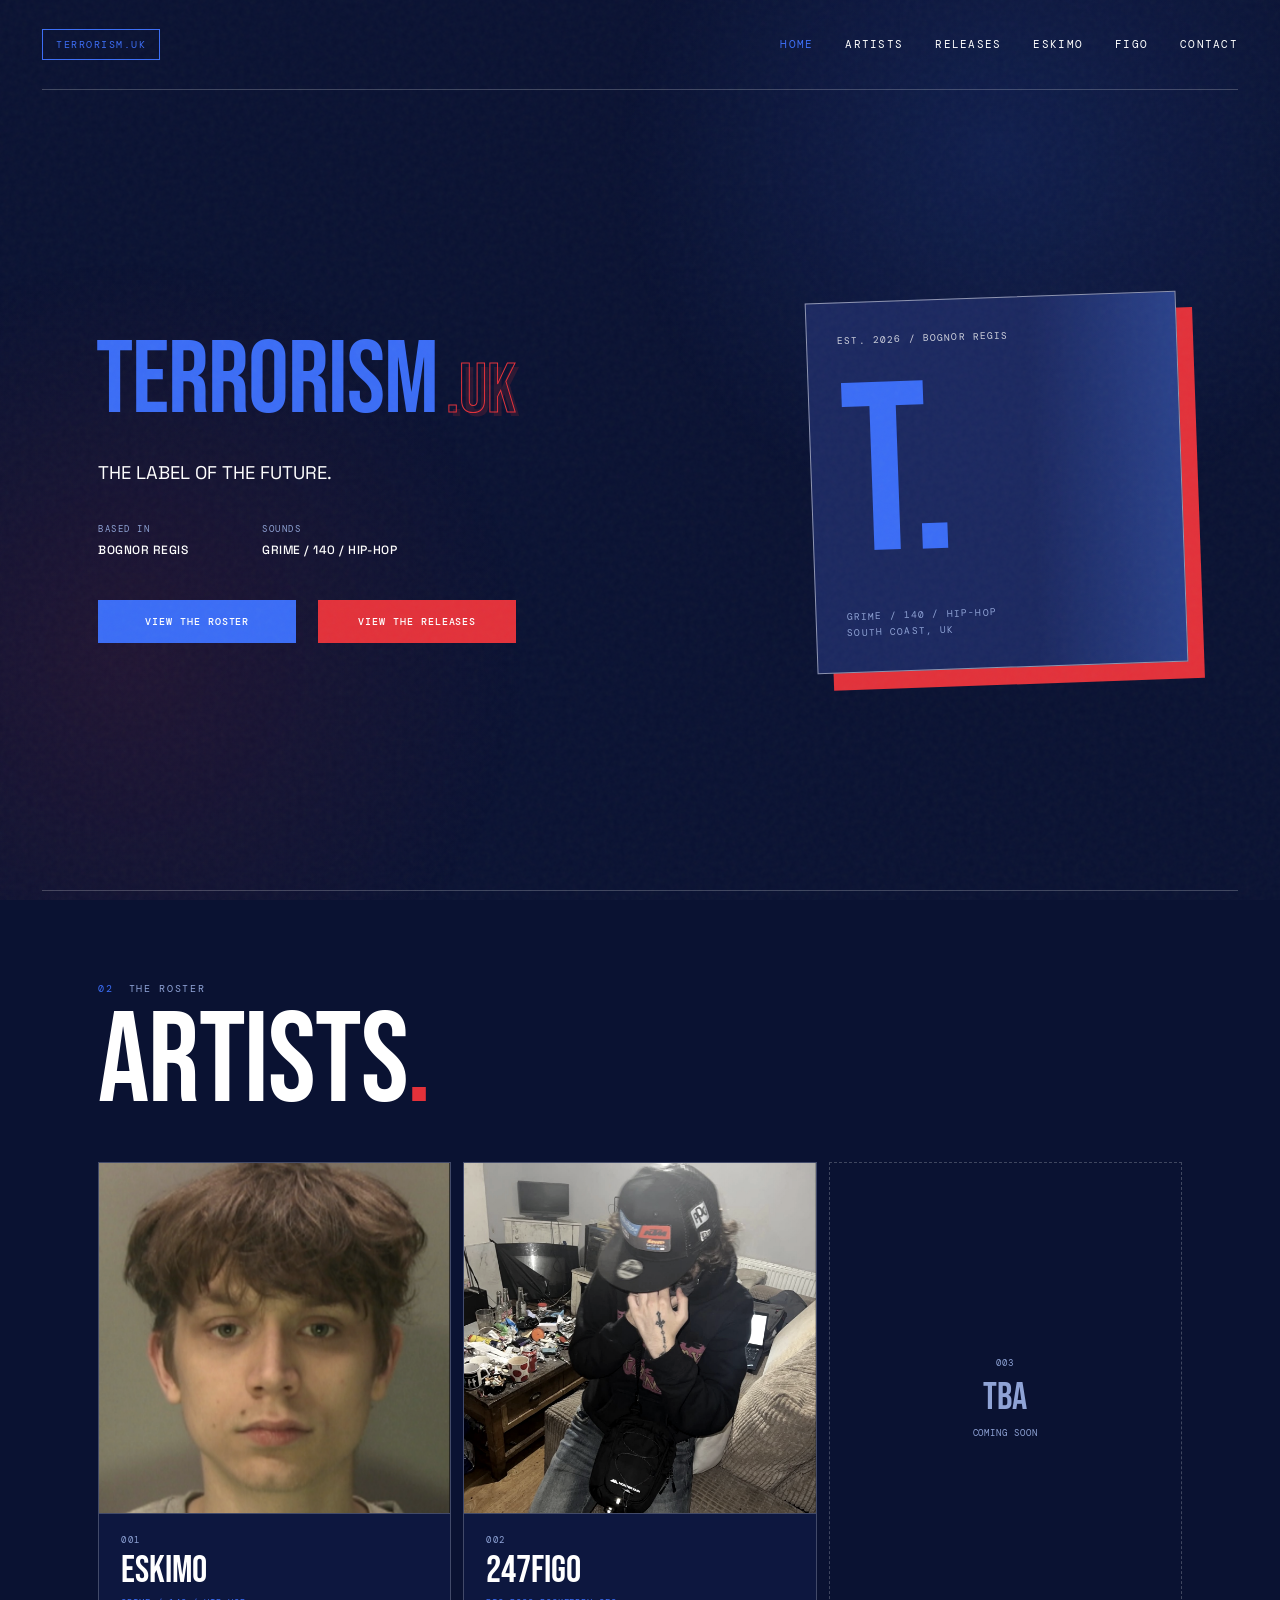
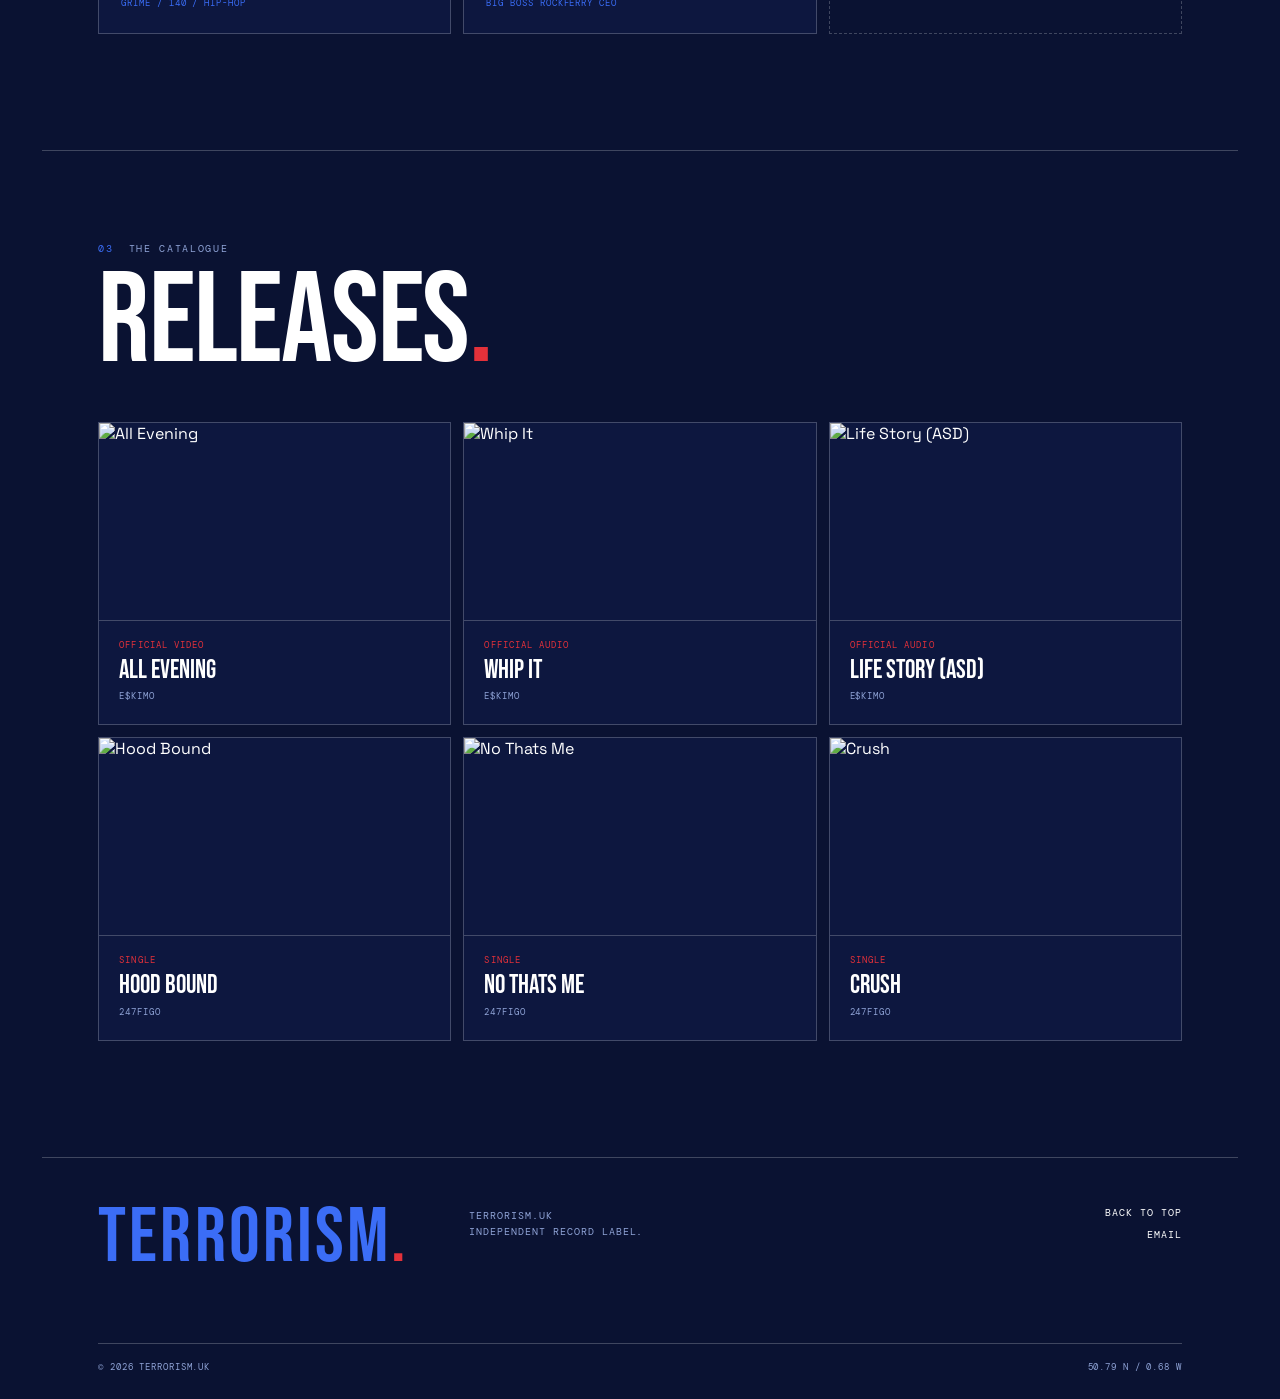
==== commit 1699b6bf: "NEW ARTIST" ====
--- a/index.html
+++ b/index.html
@@ -30,7 +30,8 @@
           <a href="#top" aria-current="page">Home</a>
           <a href="#roster">Artists</a>
           <a href="#releases">Releases</a>
-          <a href="eskimo/index.html">Eskimo</a>
+          <a href="eskimo/">Eskimo</a>
+          <a href="figo/">Figo</a>
           <a href="mailto:eski@terrorism.uk">Contact</a>
         </nav>
       </header>
@@ -86,7 +87,7 @@
           </div>
 
           <div class="roster-grid">
-            <a class="artist-card" href="eskimo/index.html">
+            <a class="artist-card" href="eskimo/">
               <div class="artist-card-media">
                 <img src="assets/eskimo-profile.png" alt="Eskimo" />
               </div>
@@ -97,11 +98,16 @@
               </div>
             </a>
 
-            <div class="artist-card artist-card-soon">
-              <span class="artist-card-index">002</span>
-              <span class="artist-card-name">TBA</span>
-              <span class="artist-card-tag">Coming soon</span>
-            </div>
+            <a class="artist-card" href="figo/">
+              <div class="artist-card-media">
+                <img src="assets/figo-profile.png" alt="247FIGO" />
+              </div>
+              <div class="artist-card-meta">
+                <span class="artist-card-index">002</span>
+                <span class="artist-card-name">247FIGO</span>
+                <span class="artist-card-tag">Big Boss Rockferry CEO</span>
+              </div>
+            </a>
 
             <div class="artist-card artist-card-soon">
               <span class="artist-card-index">003</span>
@@ -131,46 +137,13 @@
               </div>
             </a>
 
-            <a class="release-card" href="https://www.youtube.com/watch?v=qd2NdU4p0q4" target="_blank" rel="noreferrer">
-              <div class="release-card-media">
-                <img src="https://i2.ytimg.com/vi/qd2NdU4p0q4/hqdefault.jpg" alt="Admission" />
+            <a class="release-card" href="https://www.youtube.com/watch?v=vEQ6nJc_kqc" target="_blank" rel="noreferrer">
+              <div class="release-card-media">
+                <img src="https://i3.ytimg.com/vi/vEQ6nJc_kqc/hqdefault.jpg" alt="Whip It" />
               </div>
               <div class="release-card-meta">
                 <span class="release-card-type">Official audio</span>
-                <span class="release-card-title">Admission</span>
-                <span class="release-card-artist">E$KIMO</span>
-              </div>
-            </a>
-
-            <a class="release-card" href="https://www.youtube.com/watch?v=PYheRVXg3kE" target="_blank" rel="noreferrer">
-              <div class="release-card-media">
-                <img src="https://i1.ytimg.com/vi/PYheRVXg3kE/hqdefault.jpg" alt="Made in the Manor" />
-              </div>
-              <div class="release-card-meta">
-                <span class="release-card-type">Archived</span>
-                <span class="release-card-title">Made in the Manor</span>
-                <span class="release-card-artist">E$KIMO</span>
-              </div>
-            </a>
-
-            <a class="release-card" href="https://www.youtube.com/watch?v=fR-1kdD2FVs" target="_blank" rel="noreferrer">
-              <div class="release-card-media">
-                <img src="https://i3.ytimg.com/vi/fR-1kdD2FVs/hqdefault.jpg" alt="Shotgun Riddim" />
-              </div>
-              <div class="release-card-meta">
-                <span class="release-card-type">Feat. B-Mentz</span>
-                <span class="release-card-title">Shotgun Riddim</span>
-                <span class="release-card-artist">E$KIMO</span>
-              </div>
-            </a>
-
-            <a class="release-card" href="https://www.youtube.com/watch?v=T4jy-WvZN8s" target="_blank" rel="noreferrer">
-              <div class="release-card-media">
-                <img src="https://i1.ytimg.com/vi/T4jy-WvZN8s/hqdefault.jpg" alt="If the Devils in Your Presence" />
-              </div>
-              <div class="release-card-meta">
-                <span class="release-card-type">Official audio</span>
-                <span class="release-card-title">If the Devils in Your Presence</span>
+                <span class="release-card-title">Whip It</span>
                 <span class="release-card-artist">E$KIMO</span>
               </div>
             </a>
@@ -186,36 +159,36 @@
               </div>
             </a>
 
-            <a class="release-card" href="https://www.youtube.com/watch?v=W2d-I_ZFsV0" target="_blank" rel="noreferrer">
-              <div class="release-card-media">
-                <img src="https://i4.ytimg.com/vi/W2d-I_ZFsV0/hqdefault.jpg" alt="Philly Flow" />
-              </div>
-              <div class="release-card-meta">
-                <span class="release-card-type">Archived</span>
-                <span class="release-card-title">Philly Flow</span>
-                <span class="release-card-artist">E$KIMO</span>
-              </div>
-            </a>
-
-            <a class="release-card" href="https://www.youtube.com/watch?v=vEQ6nJc_kqc" target="_blank" rel="noreferrer">
-              <div class="release-card-media">
-                <img src="https://i3.ytimg.com/vi/vEQ6nJc_kqc/hqdefault.jpg" alt="Whip It" />
-              </div>
-              <div class="release-card-meta">
-                <span class="release-card-type">Official audio</span>
-                <span class="release-card-title">Whip It</span>
-                <span class="release-card-artist">E$KIMO</span>
-              </div>
-            </a>
-
-            <a class="release-card" href="https://www.youtube.com/watch?v=2YgL1L6O3sY" target="_blank" rel="noreferrer">
-              <div class="release-card-media">
-                <img src="https://i3.ytimg.com/vi/2YgL1L6O3sY/hqdefault.jpg" alt="No Verbal" />
-              </div>
-              <div class="release-card-meta">
-                <span class="release-card-type">Official audio</span>
-                <span class="release-card-title">No Verbal</span>
-                <span class="release-card-artist">E$KIMO</span>
+            <a class="release-card" href="https://soundcloud.com/slatfigo/hood-bound" target="_blank" rel="noreferrer">
+              <div class="release-card-media">
+                <img src="https://i1.sndcdn.com/artworks-9YP1K0y1Oe5uVoD9-eqjZrQ-t500x500.jpg" alt="Hood Bound" />
+              </div>
+              <div class="release-card-meta">
+                <span class="release-card-type">Single</span>
+                <span class="release-card-title">Hood Bound</span>
+                <span class="release-card-artist">247FIGO</span>
+              </div>
+            </a>
+
+            <a class="release-card" href="https://soundcloud.com/slatfigo/no-thats-me-1" target="_blank" rel="noreferrer">
+              <div class="release-card-media">
+                <img src="https://i1.sndcdn.com/artworks-vQ4DmHX1nvyLAyZt-Boe0CA-t500x500.jpg" alt="No Thats Me" />
+              </div>
+              <div class="release-card-meta">
+                <span class="release-card-type">Single</span>
+                <span class="release-card-title">No Thats Me</span>
+                <span class="release-card-artist">247FIGO</span>
+              </div>
+            </a>
+
+            <a class="release-card" href="https://soundcloud.com/slatfigo/crush" target="_blank" rel="noreferrer">
+              <div class="release-card-media">
+                <img src="https://i1.sndcdn.com/artworks-3RayabIPFyeaZy3G-pJVpuA-t500x500.jpg" alt="Crush" />
+              </div>
+              <div class="release-card-meta">
+                <span class="release-card-type">Single</span>
+                <span class="release-card-title">Crush</span>
+                <span class="release-card-artist">247FIGO</span>
               </div>
             </a>
           </div>
--- a/styles.css
+++ b/styles.css
@@ -683,6 +683,10 @@
   --card-accent: #3b6df6;
 }
 
+.soundcloud-card {
+  --card-accent: var(--coral);
+}
+
 .signal-strip {
   display: flex;
   align-items: center;
@@ -1356,3 +1360,79 @@
     grid-template-columns: 1fr;
   }
 }
+
+@media (max-width: 780px) {
+  .hero-copy {
+    text-align: center;
+  }
+
+  .hero .eyebrow,
+  .section-heading .eyebrow {
+    justify-content: center;
+  }
+
+  .hero h1 {
+    align-items: center;
+  }
+
+  .home-hero h1 {
+    align-items: baseline;
+    justify-content: center;
+  }
+
+  .hero-intro,
+  .section-intro {
+    margin-right: auto;
+    margin-left: auto;
+  }
+
+  .hero-details {
+    justify-content: center;
+  }
+
+  .hero-actions {
+    align-items: center;
+  }
+
+  .portrait-wrap,
+  .label-plate {
+    margin-right: auto;
+    margin-left: auto;
+  }
+
+  .section-heading {
+    text-align: center;
+  }
+
+  .site-header.navbar .brand {
+    justify-self: center;
+  }
+
+  .navbar-links {
+    justify-content: center;
+  }
+
+  .footer-main {
+    grid-template-columns: 1fr;
+    justify-items: center;
+    text-align: center;
+    gap: 18px;
+    padding-bottom: 40px;
+  }
+
+  .footer-main p {
+    grid-column: auto;
+    grid-row: auto;
+  }
+
+  .footer-actions {
+    grid-column: auto;
+    grid-row: auto;
+    align-items: center;
+  }
+
+  .footer-bottom {
+    justify-content: center;
+    text-align: center;
+  }
+}
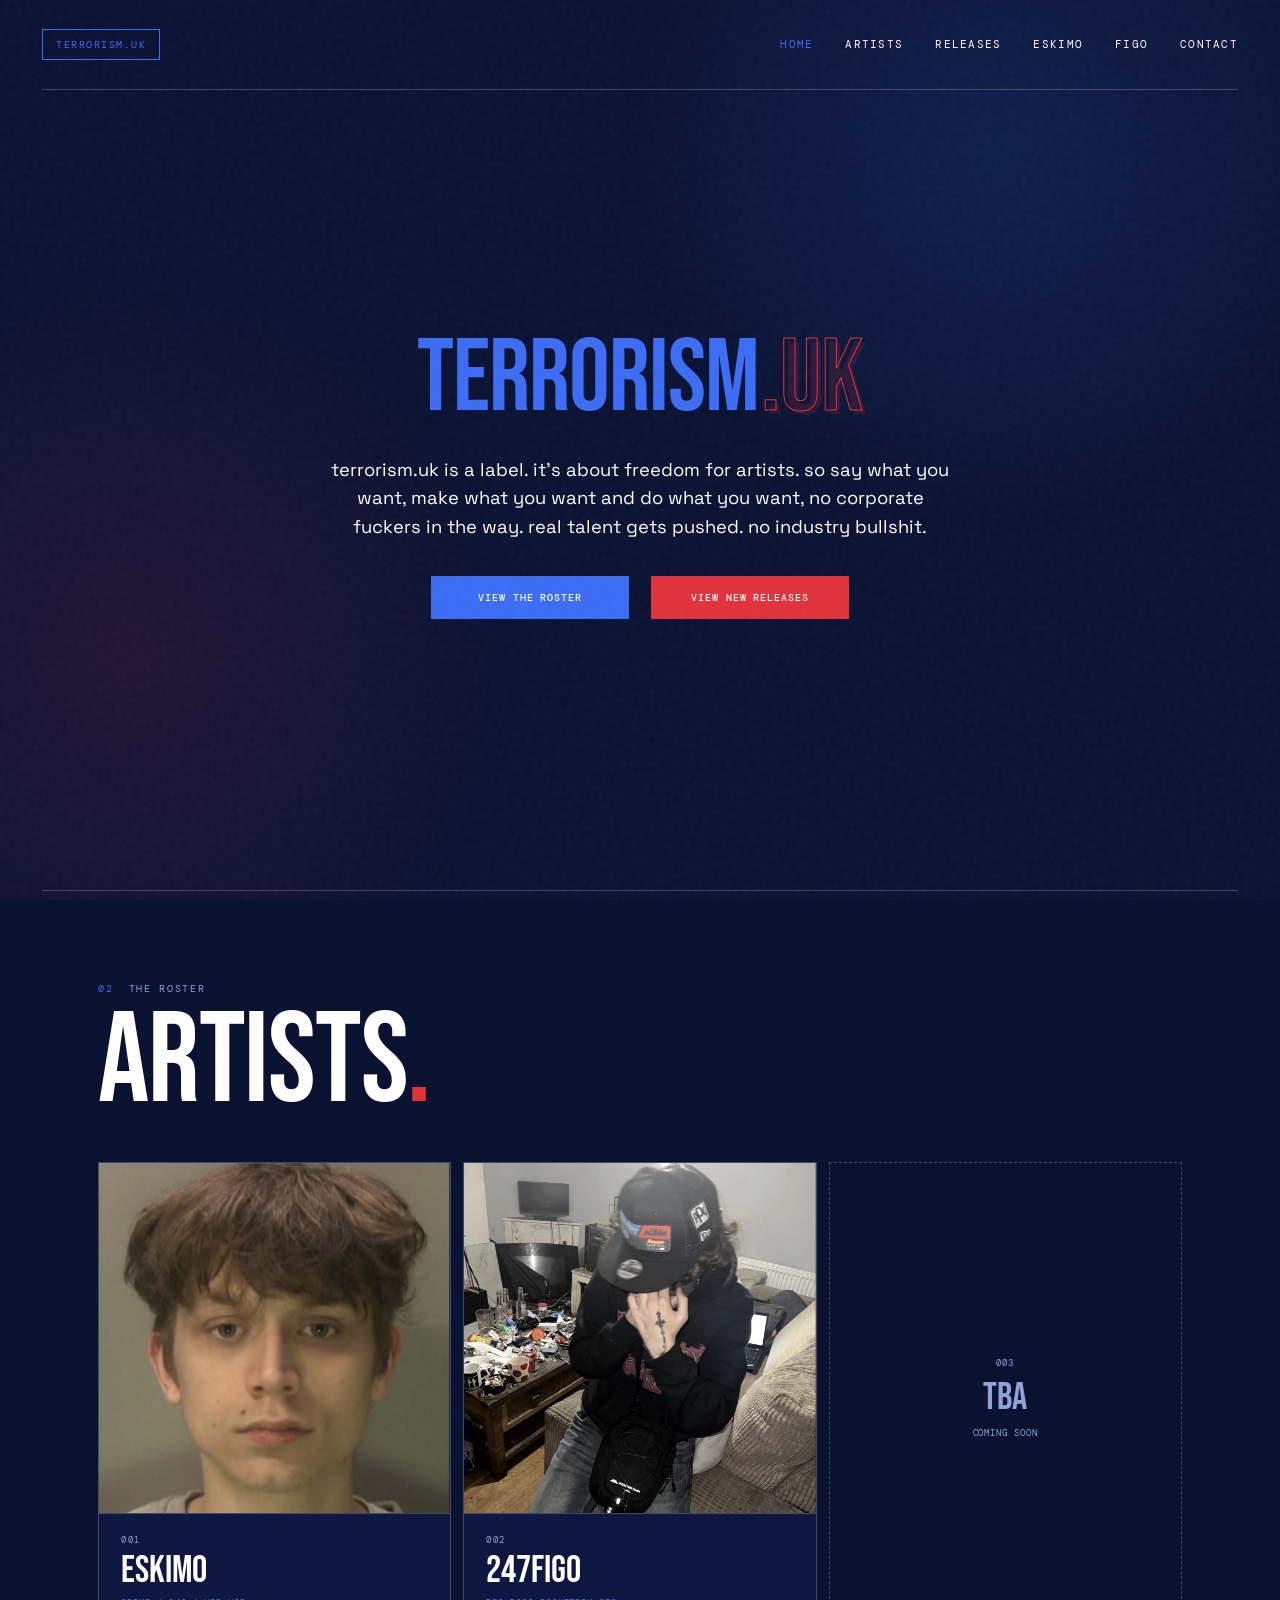
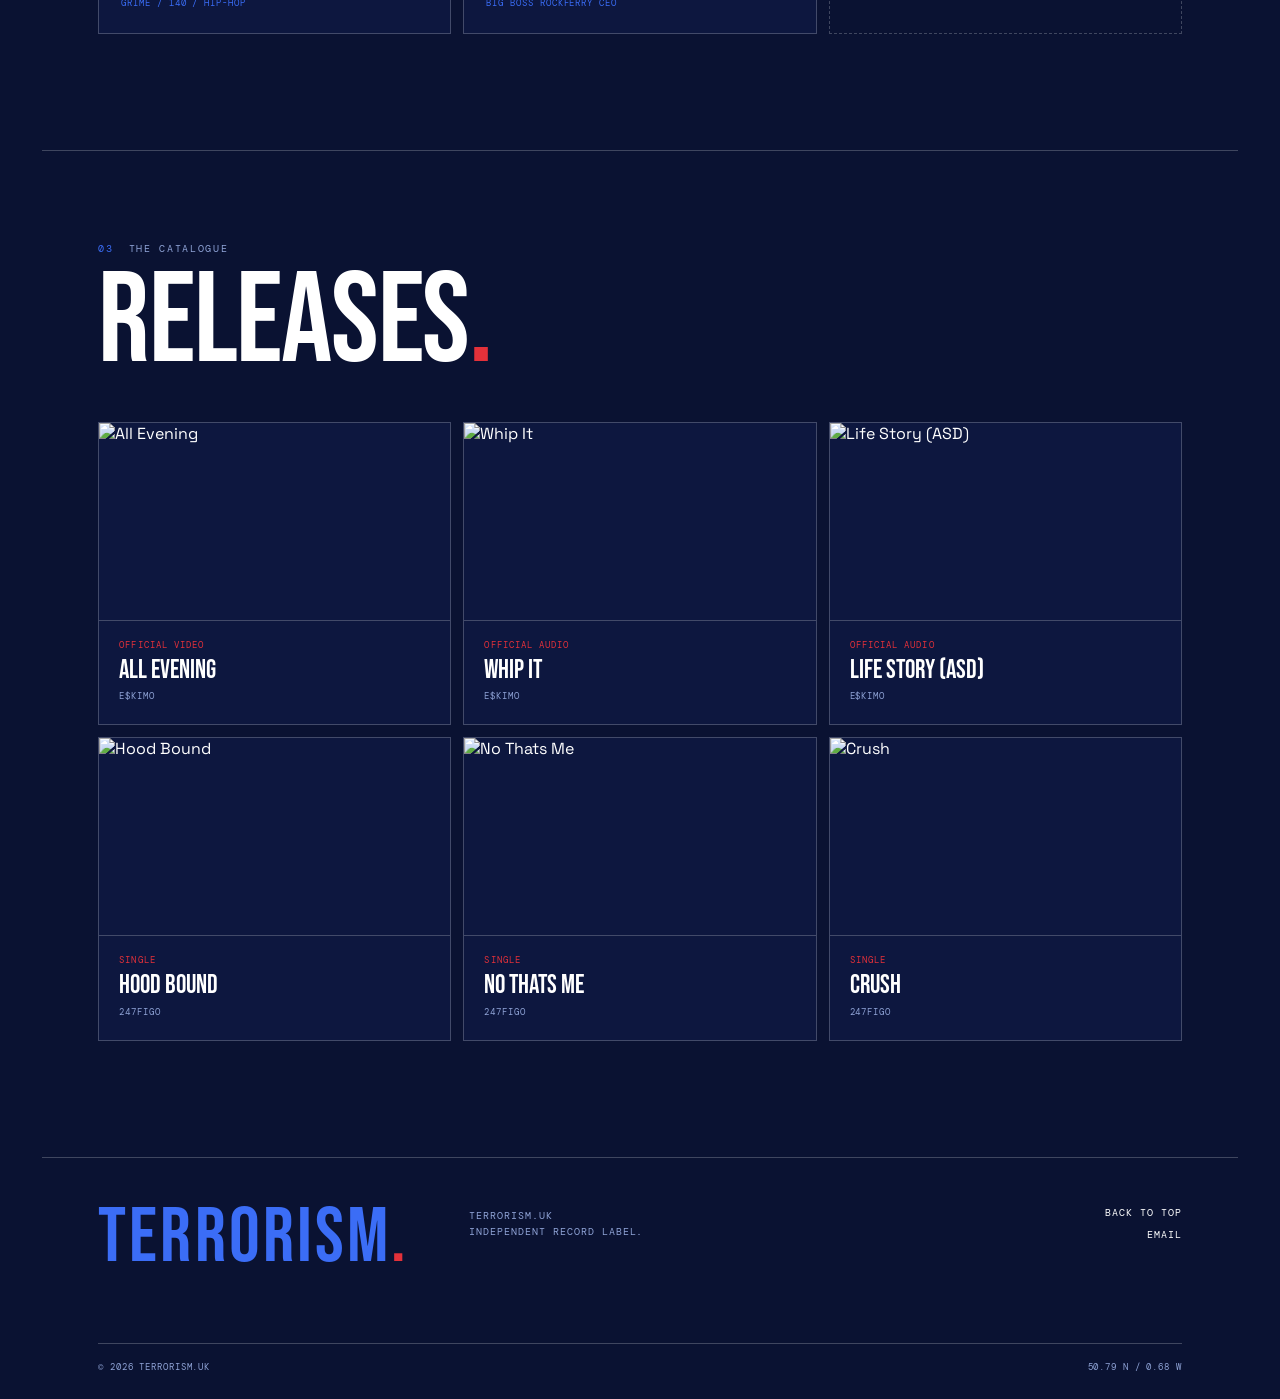
==== commit 0e2c5b0e: "final push for the night" ====
--- a/index.html
+++ b/index.html
@@ -9,6 +9,13 @@
       content="terrorism.uk is an independent record label from Bognor Regis, UK. Grime, 140 and hip-hop. Home of Eskimo."
     />
     <title>terrorism.uk / Record label</title>
+    <link rel="icon" type="image/png" href="assets/LOGO.png" />
+    <meta property="og:title" content="terrorism.uk" />
+    <meta property="og:description" content="Independent record label from Bognor Regis, UK. Grime, 140 and hip-hop." />
+    <meta property="og:image" content="assets/LOGO.png" />
+    <meta property="og:type" content="website" />
+    <meta name="twitter:card" content="summary_large_image" />
+    <meta name="twitter:image" content="assets/LOGO.png" />
     <link rel="preconnect" href="https://fonts.googleapis.com" />
     <link rel="preconnect" href="https://fonts.gstatic.com" crossorigin />
     <link
@@ -19,7 +26,6 @@
     <script src="script.js" defer></script>
   </head>
   <body>
-    <div class="grain" aria-hidden="true"></div>
     <div class="site-shell">
       <header class="site-header navbar">
         <a class="brand" href="#top" aria-label="terrorism.uk home">
@@ -39,42 +45,23 @@
       <main id="top">
         <section class="hero home-hero" aria-labelledby="hero-title">
           <div class="hero-copy">
-            <p class="eyebrow">
-
             <h1 id="hero-title">
               <span class="home-title-name">terrorism</span>
               <span class="home-title-tld">.uk</span>
             </h1>
 
             <p class="hero-intro">
-              THE LABEL OF THE FUTURE.
+              terrorism.uk is a label. it's about freedom for artists. so say what you want, make what you want and do what you want, no corporate fuckers in the way. real talent gets pushed. no industry bullshit.
             </p>
-
-            <div class="hero-details" aria-label="Label details">
-              <div>
-                <span class="detail-label">Based in</span>
-                <strong>Bognor Regis</strong>
-              </div>
-              <div>
-                <span class="detail-label">Sounds</span>
-                <strong>Grime / 140 / hip-hop</strong>
-              </div>
-            </div>
 
             <div class="hero-actions">
               <a class="primary-link" href="#roster">
                 <span>View the roster</span>
               </a>
               <a class="primary-link primary-link-red" href="#releases">
-                <span>View the releases</span>
+                <span>View new releases</span>
               </a>
             </div>
-          </div>
-
-          <div class="label-plate" aria-hidden="true">
-            <span class="label-plate-top">Est. 2026 / Bognor Regis</span>
-            <span class="label-plate-mark">T.</span>
-            <span class="label-plate-bottom">Grime / 140 / Hip-hop<br />South coast, UK</span>
           </div>
         </section>
 
--- a/styles.css
+++ b/styles.css
@@ -112,35 +112,6 @@
   line-height: 1;
 }
 
-.header-status {
-  display: flex;
-  align-items: center;
-  gap: 9px;
-  color: var(--muted);
-}
-
-.status-dot {
-  width: 7px;
-  height: 7px;
-  border-radius: 50%;
-  background: var(--acid);
-  box-shadow: 0 0 0 4px rgba(59, 109, 246, 0.35);
-}
-
-.header-contact {
-  display: inline-flex;
-  align-items: center;
-  gap: 12px;
-  justify-self: end;
-  color: #9db8ff;
-  transition: color 180ms ease;
-}
-
-.header-contact:hover,
-.header-contact:focus-visible {
-  color: var(--paper);
-}
-
 .hero {
   display: grid;
   grid-template-columns: minmax(0, 1fr) minmax(350px, 0.72fr);
@@ -300,14 +271,6 @@
   background: var(--coral);
 }
 
-.action-note {
-  color: var(--muted);
-  font-family: var(--mono);
-  font-size: 0.58rem;
-  letter-spacing: 0.11em;
-  text-transform: uppercase;
-}
-
 .portrait-wrap {
   width: min(100%, 480px);
   justify-self: end;
@@ -364,83 +327,11 @@
   left: 17px;
 }
 
-.portrait-fallback,
 .portrait-image {
   position: absolute;
   inset: 0;
   width: 100%;
   height: 100%;
-}
-
-.portrait-fallback {
-  overflow: hidden;
-  background:
-    radial-gradient(ellipse at 46% 38%, rgba(255, 255, 255, 0.85) 0 19%, transparent 19.4%),
-    radial-gradient(ellipse at 47% 37%, rgba(100, 118, 200, 0.7) 0 30%, transparent 30.4%),
-    linear-gradient(118deg, #4a5ba0 0%, #2a3970 42%, #0f1a45 100%);
-  transition: opacity 300ms ease;
-}
-
-.portrait-fallback::before {
-  position: absolute;
-  top: 16%;
-  left: 17%;
-  width: 66%;
-  height: 74%;
-  border: 1px solid rgba(255, 255, 255, 0.3);
-  border-radius: 49% 49% 44% 44%;
-  box-shadow: 0 0 0 30px rgba(255, 255, 255, 0.06), 0 0 0 58px rgba(255, 255, 255, 0.05);
-  content: "";
-  transform: rotate(-7deg);
-}
-
-.portrait-fallback::after {
-  position: absolute;
-  right: -9%;
-  bottom: -4%;
-  width: 78%;
-  height: 33%;
-  border-radius: 50% 50% 0 0;
-  background: rgba(10, 18, 50, 0.8);
-  content: "";
-  transform: rotate(-3deg);
-}
-
-.fallback-mark {
-  position: absolute;
-  top: 20%;
-  left: 23%;
-  z-index: 1;
-  color: rgba(143, 163, 214, 0.9);
-  font-family: var(--display);
-  font-size: clamp(13rem, 22vw, 20rem);
-  line-height: 0.7;
-  mix-blend-mode: multiply;
-  transform: rotate(-7deg);
-}
-
-.fallback-cross {
-  position: absolute;
-  top: 49%;
-  left: 8%;
-  z-index: 2;
-  width: 84%;
-  height: 1px;
-  background: var(--coral);
-  box-shadow: 0 9px 0 rgba(227, 49, 58, 0.45);
-}
-
-.fallback-caption {
-  position: absolute;
-  bottom: 13%;
-  left: 17px;
-  z-index: 4;
-  color: var(--paper);
-  font-family: var(--mono);
-  font-size: 0.6rem;
-  letter-spacing: 0.12em;
-  line-height: 1.65;
-  text-transform: uppercase;
 }
 
 .portrait-image {
@@ -455,10 +346,6 @@
   opacity: 1;
 }
 
-.portrait-frame.photo-ready .portrait-fallback {
-  opacity: 0;
-}
-
 .portrait-stamp {
   position: absolute;
   right: 21px;
@@ -482,24 +369,6 @@
   font-family: var(--display);
   font-size: 2rem;
   letter-spacing: 0.1em;
-}
-
-.portrait-caption {
-  display: flex;
-  justify-content: space-between;
-  gap: 15px;
-  padding-top: 20px;
-  color: var(--muted);
-  font-family: var(--mono);
-  font-size: 0.58rem;
-  letter-spacing: 0.09em;
-  line-height: 1.45;
-  text-transform: uppercase;
-}
-
-.portrait-caption span:last-child {
-  color: var(--acid);
-  text-align: right;
 }
 
 .links-section {
@@ -835,14 +704,6 @@
     min-height: 74px;
   }
 
-  .header-status {
-    display: none;
-  }
-
-  .header-contact {
-    font-size: 0.6rem;
-  }
-
   .hero {
     display: flex;
     flex-direction: column;
@@ -1082,18 +943,35 @@
 }
 
 .home-hero {
-  grid-template-columns: minmax(0, 1fr) minmax(320px, 0.62fr);
+  grid-template-columns: 1fr;
+  text-align: center;
+}
+
+.home-hero .hero-copy {
+  max-width: 1000px;
+  margin-right: auto;
+  margin-left: auto;
+}
+
+.home-hero .hero-intro {
+  max-width: 620px;
+  margin-right: auto;
+  margin-left: auto;
 }
 
 .home-hero h1 {
   flex-direction: row;
   flex-wrap: nowrap;
   align-items: baseline;
-  column-gap: 0.02em;
+  justify-content: center;
+  column-gap: 0.08em;
+}
+
+.home-hero .hero-actions {
+  justify-content: center;
 }
 
 .home-title-name {
-  margin-left: -0.02em;
   color: var(--acid);
   font-size: clamp(3.4rem, 8vw, 7.6rem);
   letter-spacing: -0.01em;
@@ -1102,72 +980,11 @@
 
 .home-title-tld {
   width: max-content;
-  margin-left: 0.1em;
   color: transparent;
   -webkit-text-stroke: 1px var(--coral);
   text-shadow: 4px 4px 0 rgba(227, 49, 58, 0.16);
-  font-size: clamp(2.3rem, 5.5vw, 5.6rem);
-  line-height: 1;
-}
-
-.home-title-tld span {
-  color: var(--coral);
-  -webkit-text-stroke: 0;
-}
-
-.label-plate {
-  position: relative;
-  display: flex;
-  flex-direction: column;
-  justify-content: space-between;
-  justify-self: end;
-  width: min(100%, 480px);
-  aspect-ratio: 1;
-  padding: 30px;
-  overflow: hidden;
-  border: 1px solid rgba(255, 255, 255, 0.5);
-  background: #1b2860;
-  box-shadow: 16px 17px 0 var(--coral);
-  transform: rotate(-2deg);
-  isolation: isolate;
-}
-
-.label-plate::after {
-  position: absolute;
-  top: 0;
-  right: 0;
-  z-index: 1;
-  width: 40%;
-  height: 100%;
-  background: linear-gradient(90deg, transparent, rgba(59, 109, 246, 0.28));
-  content: "";
-  mix-blend-mode: screen;
-  pointer-events: none;
-}
-
-.label-plate-top,
-.label-plate-bottom {
-  position: relative;
-  z-index: 2;
-  color: rgba(255, 255, 255, 0.8);
-  font-family: var(--mono);
-  font-size: 0.6rem;
-  letter-spacing: 0.12em;
-  line-height: 1.7;
-  text-transform: uppercase;
-}
-
-.label-plate-bottom {
-  color: var(--muted);
-}
-
-.label-plate-mark {
-  position: relative;
-  z-index: 2;
-  color: var(--acid);
-  font-family: var(--display);
-  font-size: clamp(9rem, 20vw, 15rem);
-  line-height: 0.7;
+  font-size: clamp(3.4rem, 8vw, 7.6rem);
+  line-height: 0.85;
 }
 
 .roster-section,
@@ -1350,11 +1167,6 @@
     gap: 14px 22px;
   }
 
-  .label-plate {
-    width: calc(100% - 15px);
-    margin-right: 3px;
-  }
-
   .roster-grid,
   .releases-grid {
     grid-template-columns: 1fr;
@@ -1394,8 +1206,7 @@
     align-items: center;
   }
 
-  .portrait-wrap,
-  .label-plate {
+  .portrait-wrap {
     margin-right: auto;
     margin-left: auto;
   }
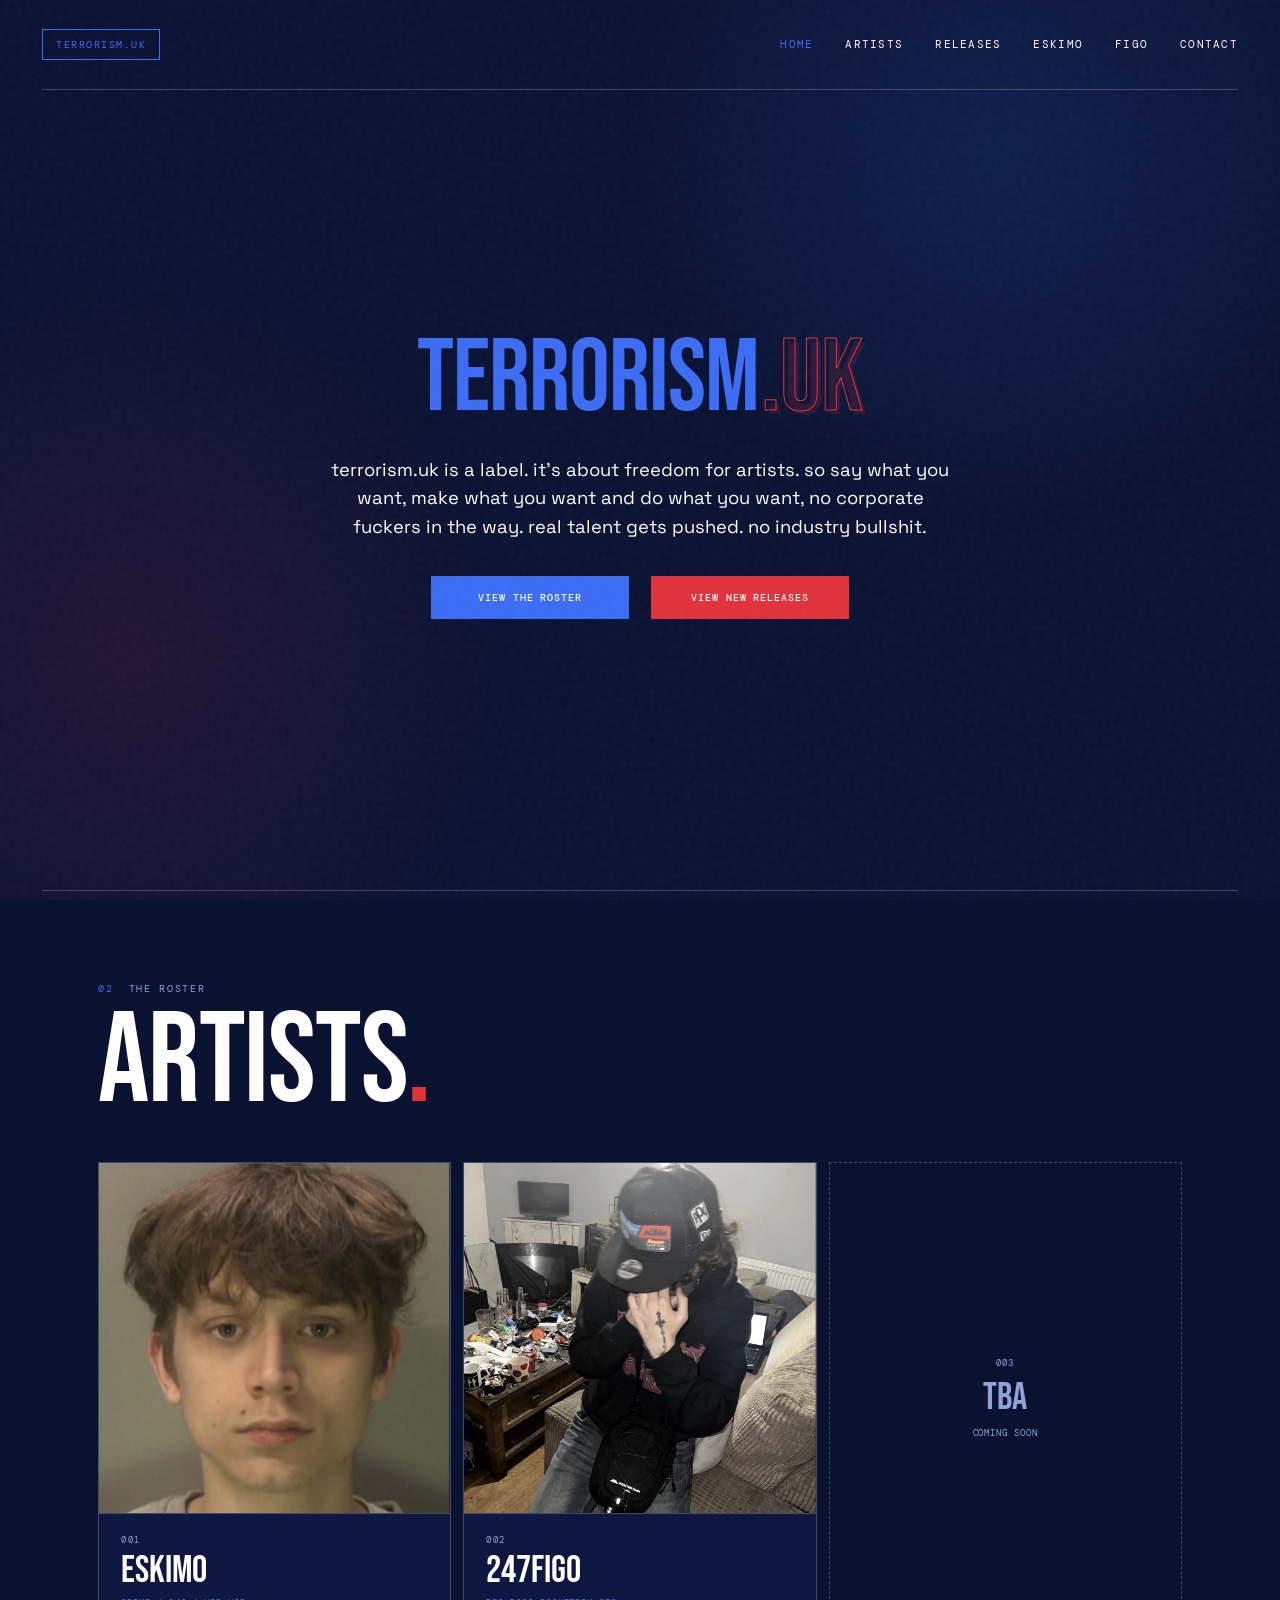
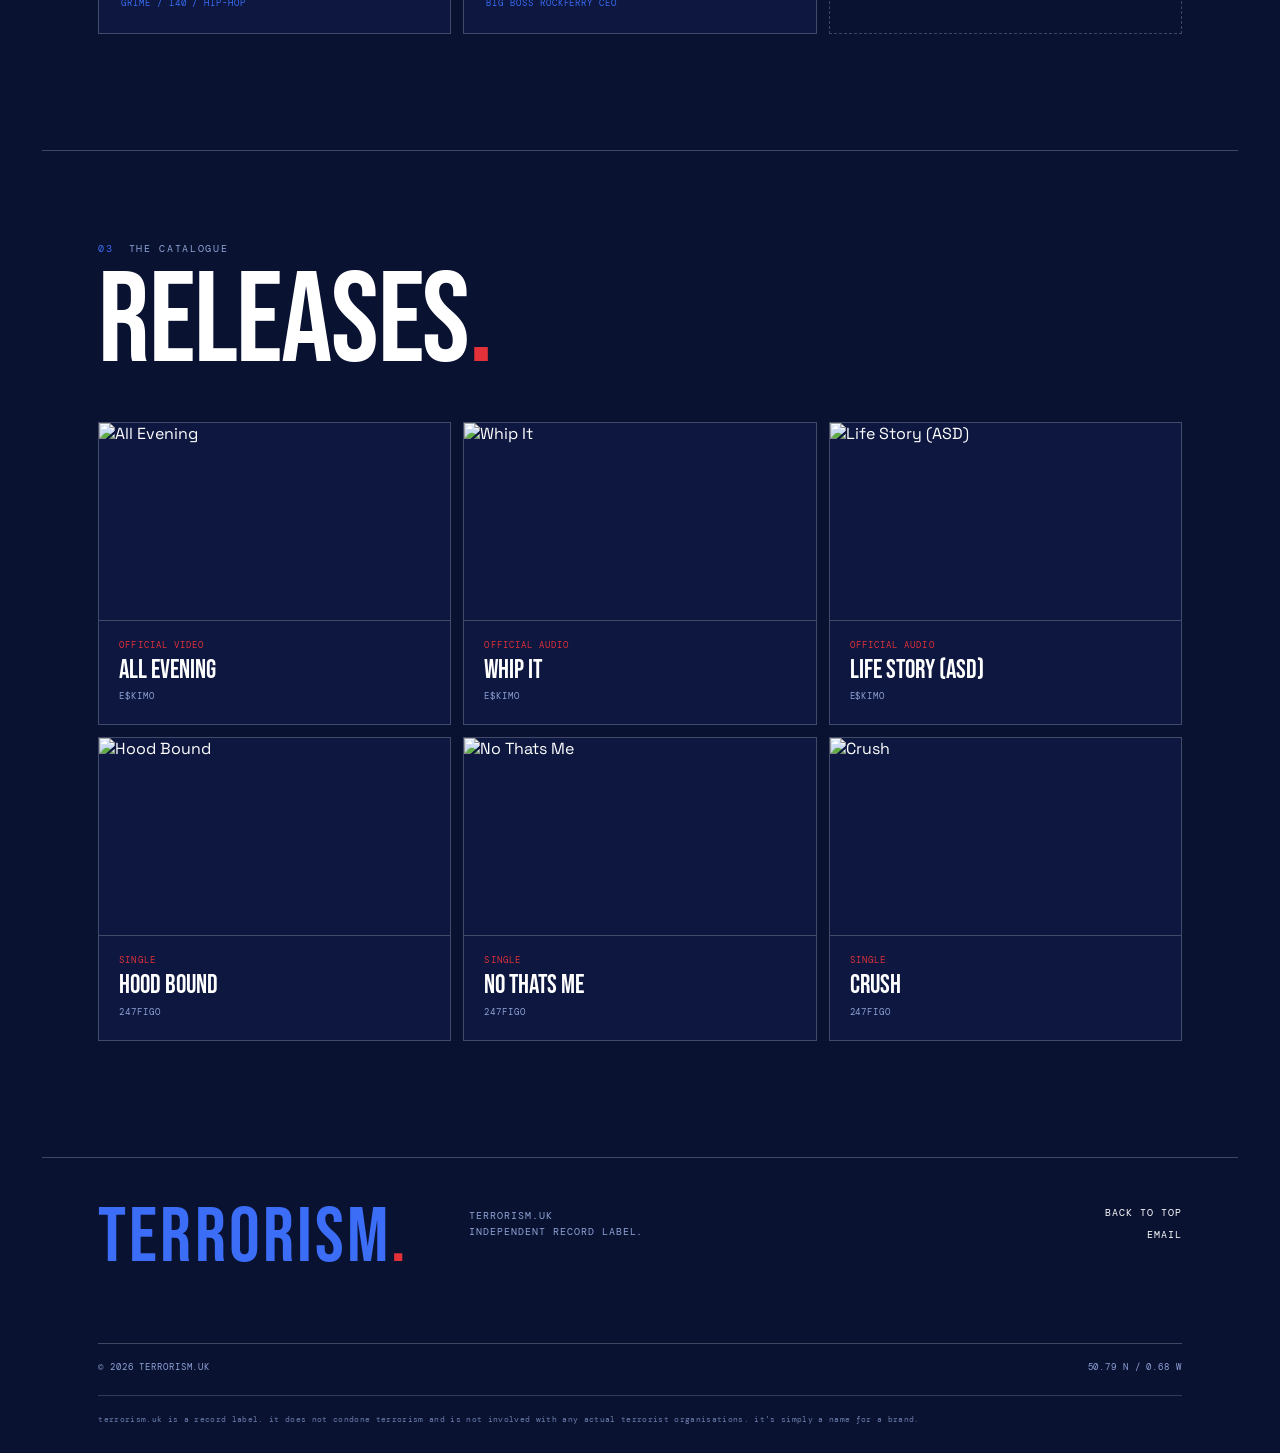
==== commit d47b96fe: "added disclaimer too footer" ====
--- a/index.html
+++ b/index.html
@@ -38,7 +38,7 @@
           <a href="#releases">Releases</a>
           <a href="eskimo/">Eskimo</a>
           <a href="figo/">Figo</a>
-          <a href="mailto:eski@terrorism.uk">Contact</a>
+          <a href="mailto:admin@terrorism.uk">Contact</a>
         </nav>
       </header>
 
@@ -189,13 +189,16 @@
           <p>terrorism.uk<br />Independent record label.</p>
           <div class="footer-actions">
             <a href="#top">Back to top</a>
-            <a href="mailto:eski@terrorism.uk">Email</a>
+            <a href="mailto:admin@terrorism.uk">Email</a>
           </div>
         </div>
         <div class="footer-bottom">
           <span>&copy; <span id="year">2026</span> terrorism.uk</span>
           <span>50.79 N / 0.68 W</span>
         </div>
+        <p class="footer-disclaimer">
+          terrorism.uk is a record label. it does not condone terrorism and is not involved with any actual terrorist organisations. it's simply a name for a brand.
+        </p>
       </footer>
     </div>
   </body>
--- a/styles.css
+++ b/styles.css
@@ -660,6 +660,19 @@
   text-transform: uppercase;
 }
 
+.footer-disclaimer {
+  margin: 22px 0 0;
+  padding-top: 17px;
+  border-top: 1px solid var(--line);
+  color: var(--muted);
+  font-family: var(--mono);
+  font-size: 0.52rem;
+  letter-spacing: 0.04em;
+  line-height: 1.7;
+  text-transform: none;
+  opacity: 0.75;
+}
+
 :focus-visible {
   outline: 2px solid var(--acid);
   outline-offset: 5px;
@@ -1246,4 +1259,8 @@
     justify-content: center;
     text-align: center;
   }
-}
+
+  .footer-disclaimer {
+    text-align: center;
+  }
+}
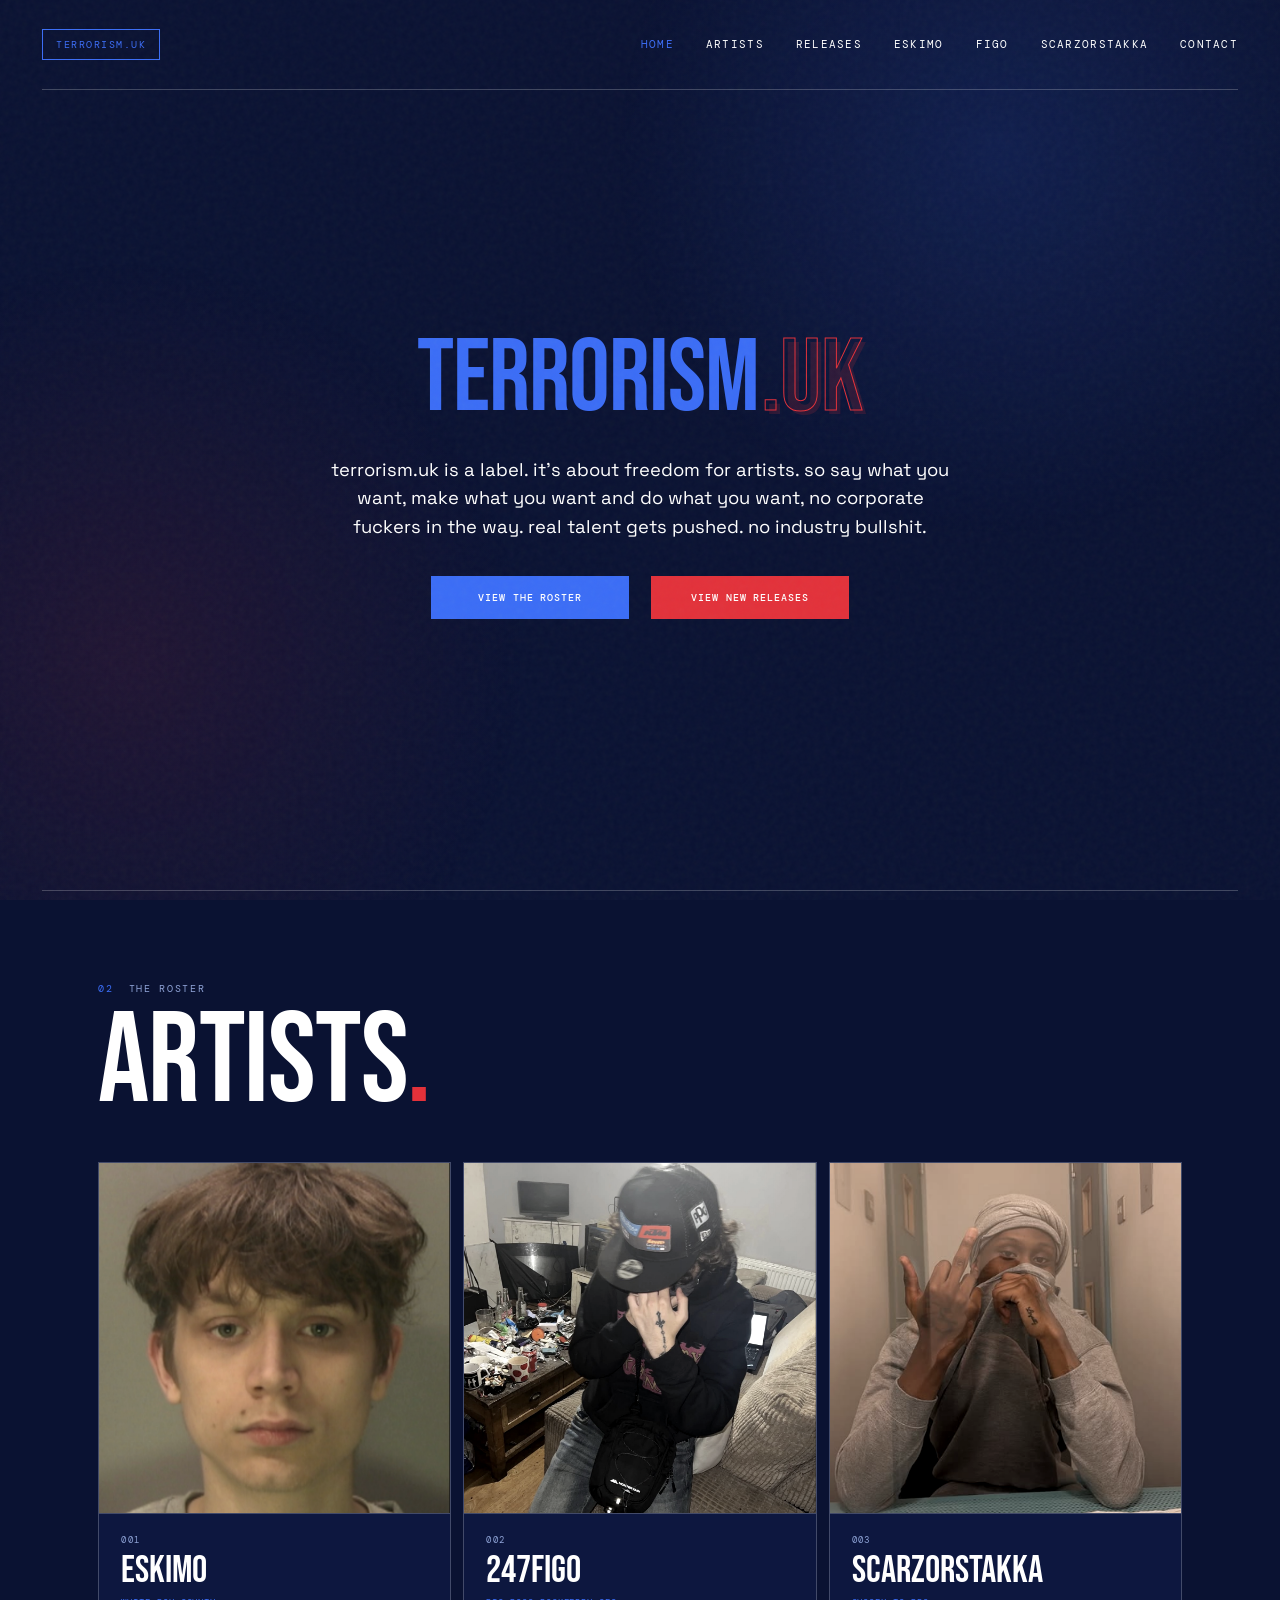
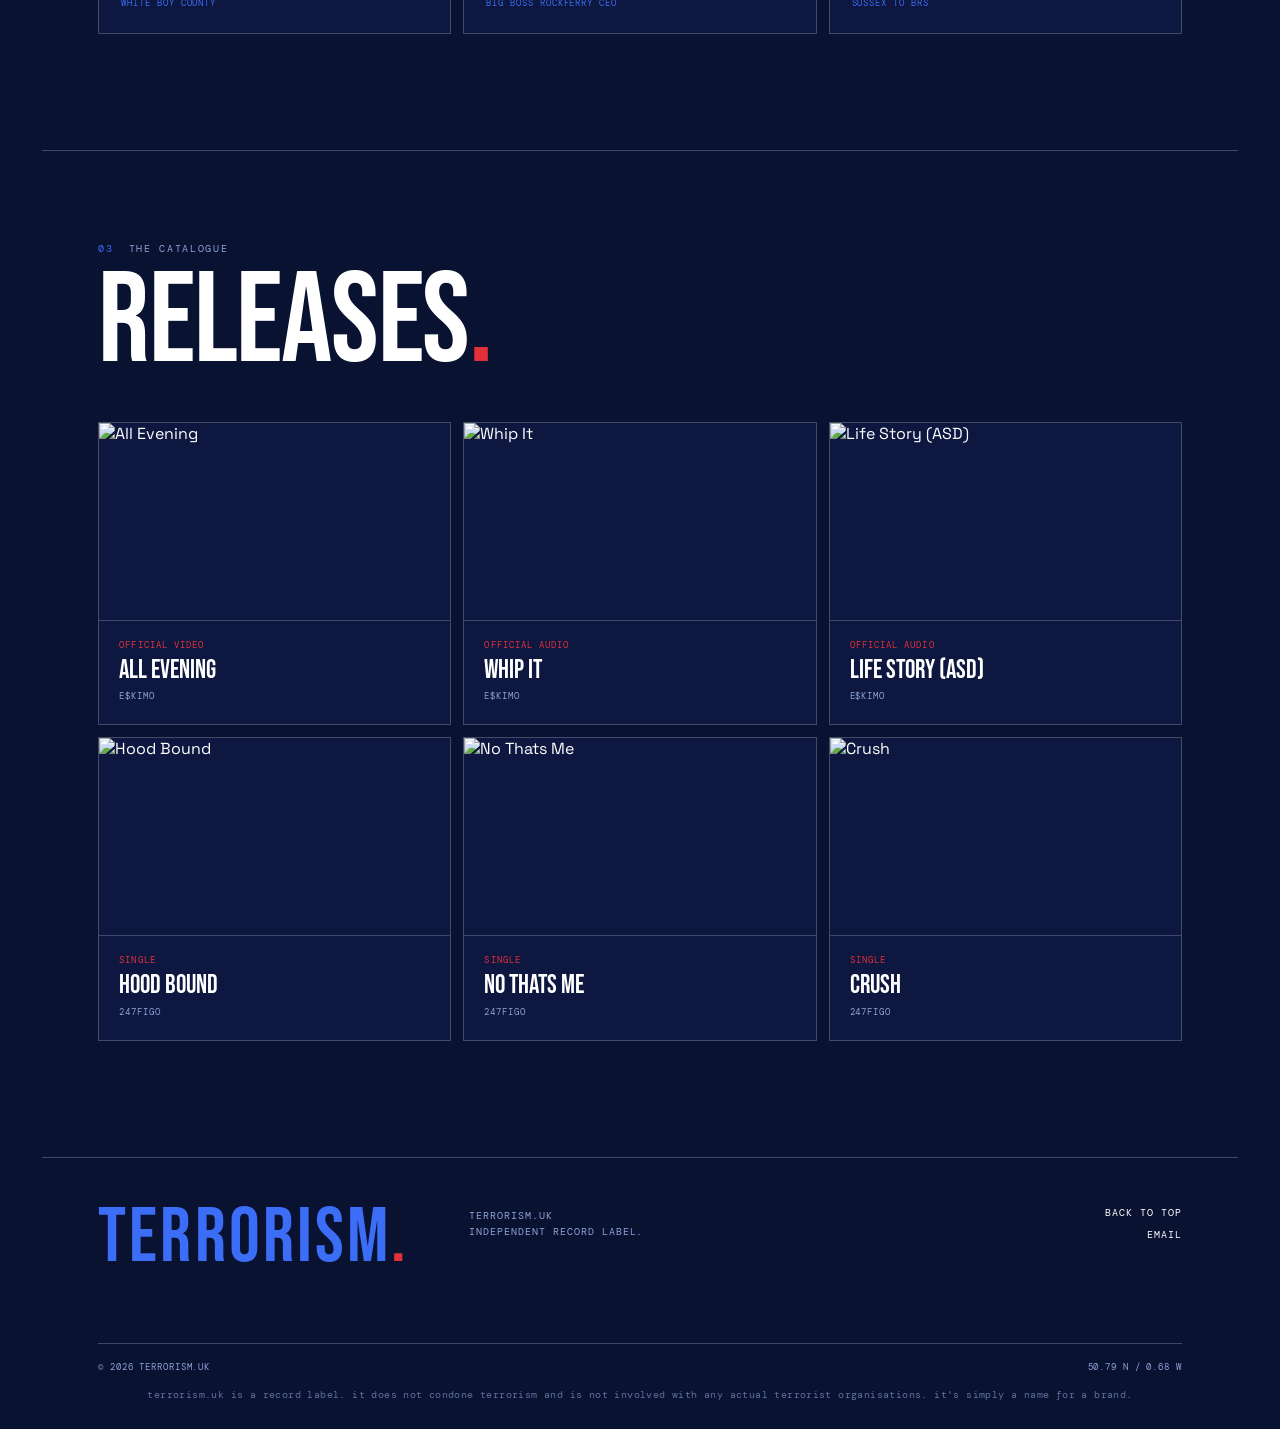
==== commit 6ffc885e: "ADDED SKARZ" ====
--- a/index.html
+++ b/index.html
@@ -38,6 +38,7 @@
           <a href="#releases">Releases</a>
           <a href="eskimo/">Eskimo</a>
           <a href="figo/">Figo</a>
+          <a href="scarzorstakka/">Scarzorstakka</a>
           <a href="mailto:admin@terrorism.uk">Contact</a>
         </nav>
       </header>
@@ -81,7 +82,7 @@
               <div class="artist-card-meta">
                 <span class="artist-card-index">001</span>
                 <span class="artist-card-name">Eskimo</span>
-                <span class="artist-card-tag">Grime / 140 / Hip-hop</span>
+                <span class="artist-card-tag">WHITE BOY COUNTY</span>
               </div>
             </a>
 
@@ -96,11 +97,16 @@
               </div>
             </a>
 
-            <div class="artist-card artist-card-soon">
-              <span class="artist-card-index">003</span>
-              <span class="artist-card-name">TBA</span>
-              <span class="artist-card-tag">Coming soon</span>
-            </div>
+            <a class="artist-card" href="scarzorstakka/">
+              <div class="artist-card-media">
+                <img src="assets/scarz-profile.png" alt="SCARZORSTAKKA" />
+              </div>
+              <div class="artist-card-meta">
+                <span class="artist-card-index">003</span>
+                <span class="artist-card-name">SCARZORSTAKKA</span>
+                <span class="artist-card-tag">Sussex to BRS</span>
+              </div>
+            </a>
           </div>
         </section>
 
--- a/styles.css
+++ b/styles.css
@@ -661,16 +661,15 @@
 }
 
 .footer-disclaimer {
-  margin: 22px 0 0;
-  padding-top: 17px;
-  border-top: 1px solid var(--line);
+  margin: 14px 0 0;
   color: var(--muted);
   font-family: var(--mono);
-  font-size: 0.52rem;
+  font-size: 0.62rem;
   letter-spacing: 0.04em;
-  line-height: 1.7;
+  line-height: 1.6;
+  text-align: center;
   text-transform: none;
-  opacity: 0.75;
+  opacity: 0.65;
 }
 
 :focus-visible {
@@ -1259,8 +1258,10 @@
     justify-content: center;
     text-align: center;
   }
-
-  .footer-disclaimer {
-    text-align: center;
-  }
-}
+}
+
+@media (min-width: 781px) {
+  .hero-title-long .hero-title-name {
+    font-size: clamp(3.6rem, 8vw, 8rem);
+  }
+}
